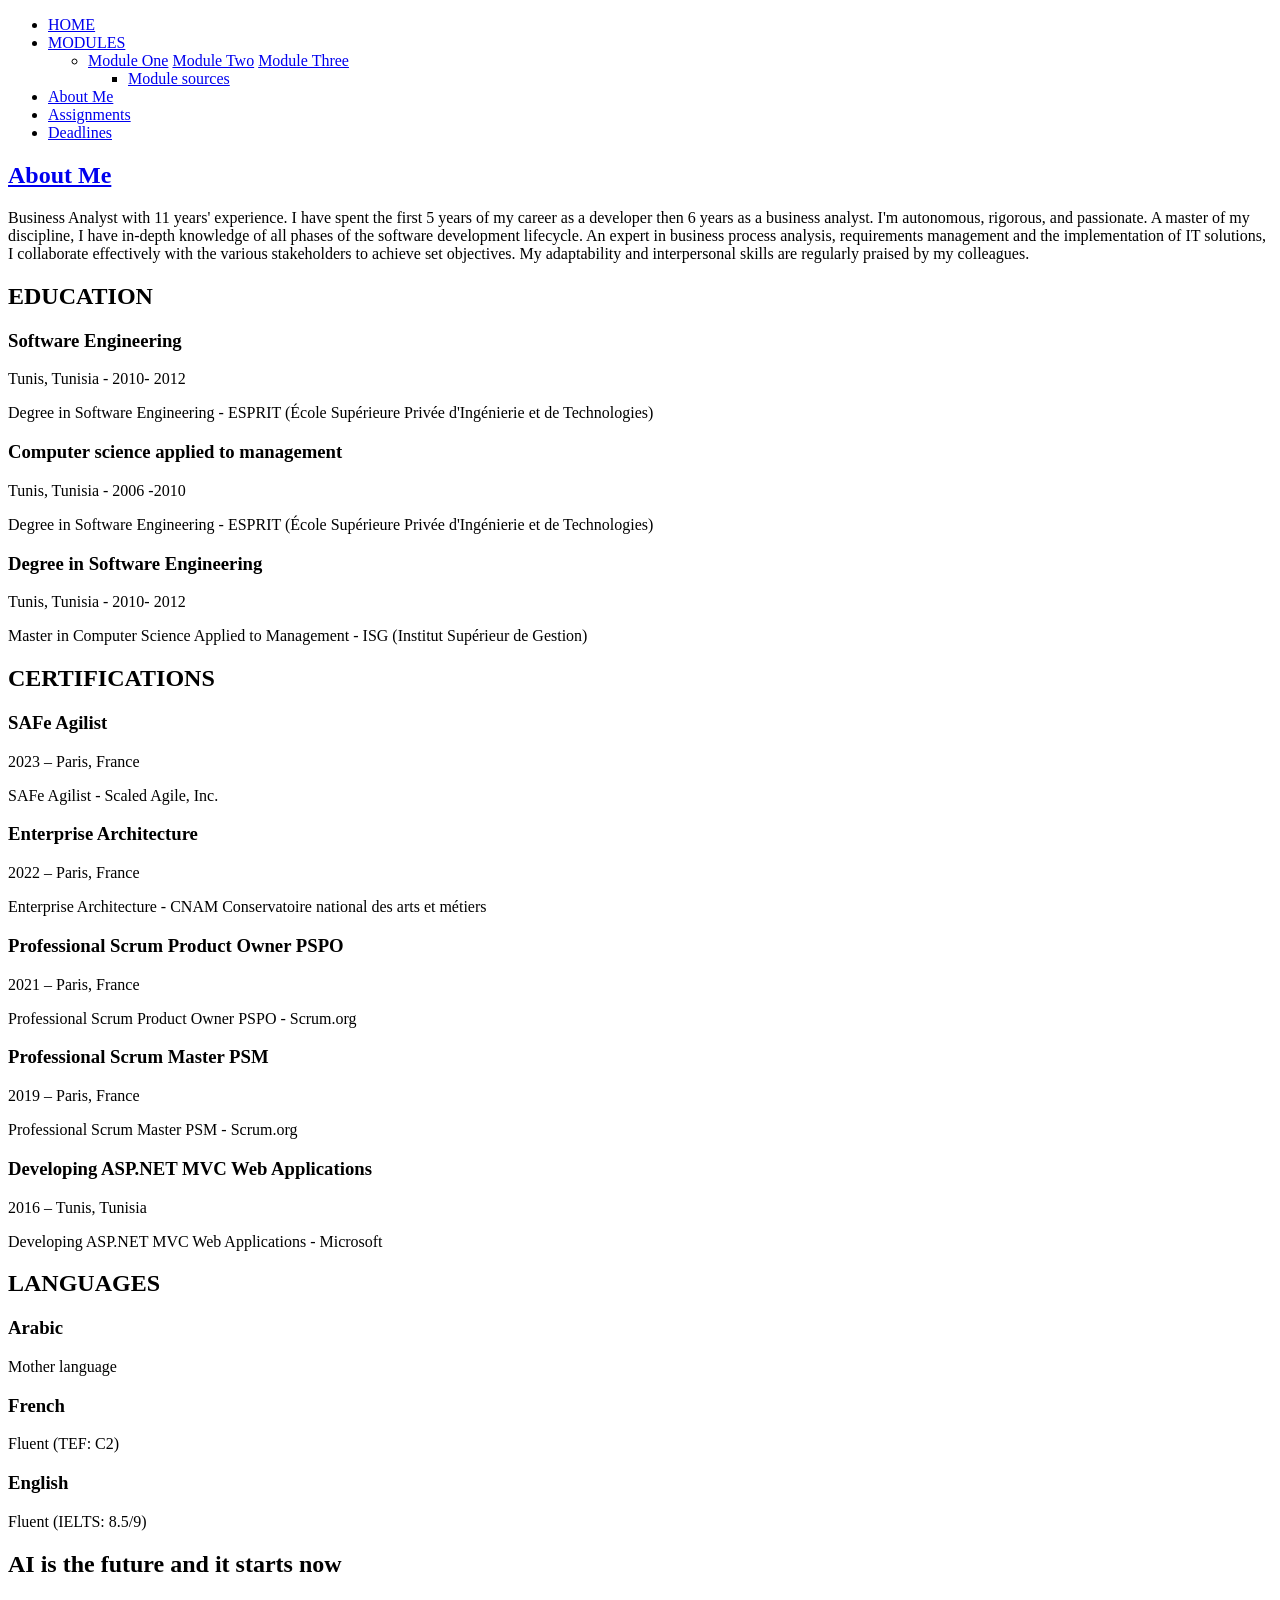
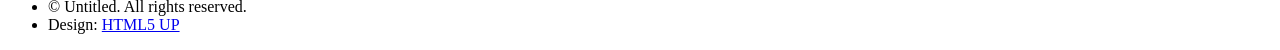
==== about-me.html @ dec26ae9 "Create about-me.html" ====
<!DOCTYPE HTML>
<!--
	Strongly Typed by HTML5 UP
	html5up.net | @ajlkn
	Free for personal and commercial use under the CCA 3.0 license (html5up.net/license)
-->
<html>
	<head>
		<title>About Me</title>
		<meta charset="utf-8" />
		<meta name="viewport" content="width=device-width, initial-scale=1, user-scalable=no" />
		<link rel="stylesheet" href="assets/css/main.css" />
	</head>
	<body class="left-sidebar is-preload">
		<div id="page-wrapper">

			<!-- Header -->
				<section id="header">
					<div class="container">
<!-- Nav -->
							<nav id="nav">
								<ul>
									<li><a href="index.html" class="icon fa-chart-bar"><span>HOME</span></a></li>
									<li>
										
										<a href="#" class="icon fa-chart-bar"><span>MODULES</span></a>
										<ul>
											<li>
												<a href="#">Module One</a>
												<a href="#">Module Two</a>
												<a href="#">Module Three</a>
												<ul>
													<li><a href="#">Module sources</a></li>
												</ul>
											</li>
										</ul>
									</li>
									<li><a class="icon solid fa-home" href="about-me.html"><span>About Me</span></a></li>
									<li><a class="icon solid fa-cog" href="index.html"><span>Assignments</span></a></li>
									<li><a class="icon solid fa-retweet" href="index.html"><span>Deadlines</span></a></li>
								</ul>
							</nav>
						<!-- Logo -->
							<h1 id="logo"><a href="about-me.html">About Me</a></h1>
							<p> Business Analyst with 11 years' experience. I have spent the first 5 years of my career as a developer then 6 years as a business analyst.  I'm autonomous, rigorous, and passionate. 
								A master of my discipline, 
								I have in-depth knowledge of all phases of the software development lifecycle. An expert in business process analysis, 
								requirements management and the implementation of IT solutions, I collaborate effectively with the various stakeholders 
								to achieve set objectives. My adaptability and interpersonal skills are regularly praised by my colleagues.</p>
					</div>
				</section>

			<!-- Main -->
				<section id="main">
					<div class="container">
						<div class="row">

							<!-- Content -->
								<div id="content" class="col-8 col-12-medium imp-medium">

									<!-- Post -->
										<article class="box post">
											<header>
												<h2><strong>EDUCATION</strong><br /></h2>
											</header>
											<h3>Software Engineering</h3>
											<p>Tunis, Tunisia  - 2010- 2012 </p>
											<p>Degree in Software Engineering  	- ESPRIT (École Supérieure Privée d'Ingénierie et de Technologies)</p>
											
											<h3>Computer science applied to management</h3>
											<p>Tunis, Tunisia  - 2006 -2010 </p>
											<p>Degree in Software Engineering  	- ESPRIT (École Supérieure Privée d'Ingénierie et de Technologies)</p>

											<h3>Degree in Software Engineering</h3>
											<p>Tunis, Tunisia - 2010- 2012 </p>
											<p>Master in Computer Science Applied to Management	- ISG (Institut Supérieur de Gestion)</p>
										</article>

									
										<article class="box post">
											<header>
												<h2><strong>CERTIFICATIONS</strong><br /></h2>
											</header>
											<h3>SAFe Agilist</h3>
											<p>2023 – Paris, France </p>
											<p>SAFe Agilist - Scaled Agile, Inc.</p>
											
											<h3>Enterprise Architecture </h3>
											<p>2022 – Paris, France</p>
											<p>Enterprise Architecture - CNAM Conservatoire national des arts et métiers</p>

											<h3>Professional Scrum Product Owner PSPO</h3>
											<p>2021 – Paris, France</p>
											<p>Professional Scrum Product Owner PSPO - Scrum.org</p>


											<h3>Professional Scrum Master PSM</h3>
											<p>2019 – Paris, France</p>
											<p>Professional Scrum Master PSM - Scrum.org</p>

											<h3>Developing ASP.NET MVC Web Applications</h3>
											<p>2016 – Tunis, Tunisia</p>
											<p>Developing ASP.NET MVC Web Applications - Microsoft  </p>
										</article>

									<article class="box post">
											<header>
												<h2><strong>LANGUAGES</strong><br /></h2>
											</header>
											<h3>Arabic</h3>
											<p>Mother language</p>
											
											<h3>French</h3>
											<p>Fluent (TEF: C2)</p>

											<h3>English</h3>
											<p>Fluent (IELTS: 8.5/9)</p>
										</article>

									

								</div>

						</div>
					</div>
				</section>

			<!-- Footer -->
				<section id="footer">
					<div class="container">
						<header>
							<h2>AI is the future <strong> and it starts now</strong></h2>
						</header>
					</div>
					<div id="copyright" class="container">
						<ul class="links">
							<li>&copy; Untitled. All rights reserved.</li><li>Design: <a href="http://html5up.net">HTML5 UP</a></li>
						</ul>
					</div>
				</section>

		</div>

		<!-- Scripts -->
			<script src="assets/js/jquery.min.js"></script>
			<script src="assets/js/jquery.dropotron.min.js"></script>
			<script src="assets/js/browser.min.js"></script>
			<script src="assets/js/breakpoints.min.js"></script>
			<script src="assets/js/util.js"></script>
			<script src="assets/js/main.js"></script>

	</body>

</html>
---- assets/css/main.css ----
@import url("fontawesome-all.min.css");
@import url("https://fonts.googleapis.com/css?family=Source+Sans+Pro:300,400,600|Arvo:700");

/*
	Strongly Typed by HTML5 UP
	html5up.net | @ajlkn
	Free for personal and commercial use under the CCA 3.0 license (html5up.net/license)
*/

html, body, div, span, applet, object,
iframe, h1, h2, h3, h4, h5, h6, p, blockquote,
pre, a, abbr, acronym, address, big, cite,
code, del, dfn, em, img, ins, kbd, q, s, samp,
small, strike, strong, sub, sup, tt, var, b,
u, i, center, dl, dt, dd, ol, ul, li, fieldset,
form, label, legend, table, caption, tbody,
tfoot, thead, tr, th, td, article, aside,
canvas, details, embed, figure, figcaption,
footer, header, hgroup, menu, nav, output, ruby,
section, summary, time, mark, audio, video {
	margin: 0;
	padding: 0;
	border: 0;
	font-size: 100%;
	font: inherit;
	vertical-align: baseline;}

article, aside, details, figcaption, figure,
footer, header, hgroup, menu, nav, section {
	display: block;}

body {
	line-height: 1;
}

ol, ul {
	list-style: none;
}

blockquote, q {
	quotes: none;
}

	blockquote:before, blockquote:after, q:before, q:after {
		content: '';
		content: none;
	}

table {
	border-collapse: collapse;
	border-spacing: 0;
}

body {
	-webkit-text-size-adjust: none;
}

mark {
	background-color: transparent;
	color: inherit;
}

input::-moz-focus-inner {
	border: 0;
	padding: 0;
}

input, select, textarea {
	-moz-appearance: none;
	-webkit-appearance: none;
	-ms-appearance: none;
	appearance: none;
}

/* Basic */

	html {
		box-sizing: border-box;
	}

	*, *:before, *:after {
		box-sizing: inherit;
	}

	body {
		background: #f0f0f0;
	}

		body.is-preload *, body.is-preload *:before, body.is-preload *:after {
			-moz-animation: none !important;
			-webkit-animation: none !important;
			-ms-animation: none !important;
			animation: none !important;
			-moz-transition: none !important;
			-webkit-transition: none !important;
			-ms-transition: none !important;
			transition: none !important;
		}

	body, input, textarea, select {
		font-family: 'Source Sans Pro';
		font-weight: 300;
		color: #777;
		line-height: 1.65em;
		font-size: 15pt;
	}

	h1, h2, h3, h4, h5, h6 {
		font-weight: 600;
		text-transform: uppercase;
		color: #888;
	}

	h1 a, h2 a, h3 a, h4 a, h5 a, h6 a {
		color: inherit;
		text-decoration: none;
		border: 0;
	}

	h2 {
		font-size: 1.65em;
		font-weight: 400;
		letter-spacing: 4px;
		margin: 0 0 1.5em 0;
		line-height: 1.75em;
	}

	h3 {
		font-size: 1em;
		letter-spacing: 2px;
		margin: 0 0 1.25em 0;
	}

	a {
		-moz-transition: color 0.25s ease-in-out, border-bottom-color 0.25s ease-in-out;
		-webkit-transition: color 0.25s ease-in-out, border-bottom-color 0.25s ease-in-out;
		-ms-transition: color 0.25s ease-in-out, border-bottom-color 0.25s ease-in-out;
		transition: color 0.25s ease-in-out, border-bottom-color 0.25s ease-in-out;
		color: #666;
		text-decoration: none;
		border-bottom: solid 1px #ddd;
	}

		a strong {
			-moz-transition: color 0.25s ease-in-out, border-bottom-color 0.25s ease-in-out;
			-webkit-transition: color 0.25s ease-in-out, border-bottom-color 0.25s ease-in-out;
			-ms-transition: color 0.25s ease-in-out, border-bottom-color 0.25s ease-in-out;
			transition: color 0.25s ease-in-out, border-bottom-color 0.25s ease-in-out;
		}

		a:hover {
			color: #ed786a;
			border-bottom-color: rgba(255, 255, 255, 0);
		}

			a:hover strong {
				color: #ed786a;
			}

	strong, b {
		font-weight: 600;
		color: #666;
	}

	em, i {
		font-style: italic;
	}

	sub {
		position: relative;
		top: 0.5em;
		font-size: 0.8em;
	}

	sup {
		position: relative;
		top: -0.5em;
		font-size: 0.8em;
	}

	hr {
		border: 0;
		border-top: solid 1px #ddd;
	}

	blockquote {
		border-left: solid 0.5em #ddd;
		padding: 1em 0 1em 2em;
		font-style: italic;
	}

	p {
		text-align: justify;
		margin-bottom: 2em;
	}

	ul, ol, dl, table, blockquote {
		margin-bottom: 2em;
	}

	br.clear {
		clear: both;
	}

/* Container */

	.container {
		margin: 0 auto;
		max-width: 100%;
		width: 70em;
	}

		@media screen and (max-width: 1680px) {

			.container {
				width: 68em;
			}

		}

		@media screen and (max-width: 1280px) {

			.container {
				width: calc(100% - 80px);
			}

		}

		@media screen and (max-width: 980px) {

			.container {
				width: calc(100% - 100px);
			}

		}

		@media screen and (max-width: 736px) {

			.container {
				width: calc(100% - 40px);
			}

		}

/* Row */

	.row {
		display: flex;
		flex-wrap: wrap;
		box-sizing: border-box;
		align-items: stretch;
	}

		.row > * {
			box-sizing: border-box;
		}

		.row.gtr-uniform > * > :last-child {
			margin-bottom: 0;
		}

		.row.aln-left {
			justify-content: flex-start;
		}

		.row.aln-center {
			justify-content: center;
		}

		.row.aln-right {
			justify-content: flex-end;
		}

		.row.aln-top {
			align-items: flex-start;
		}

		.row.aln-middle {
			align-items: center;
		}

		.row.aln-bottom {
			align-items: flex-end;
		}

		.row > .imp {
			order: -1;
		}

		.row > .col-1 {
			width: 8.33333%;
		}

		.row > .off-1 {
			margin-left: 8.33333%;
		}

		.row > .col-2 {
			width: 16.66667%;
		}

		.row > .off-2 {
			margin-left: 16.66667%;
		}

		.row > .col-3 {
			width: 25%;
		}

		.row > .off-3 {
			margin-left: 25%;
		}

		.row > .col-4 {
			width: 33.33333%;
		}

		.row > .off-4 {
			margin-left: 33.33333%;
		}

		.row > .col-5 {
			width: 41.66667%;
		}

		.row > .off-5 {
			margin-left: 41.66667%;
		}

		.row > .col-6 {
			width: 50%;
		}

		.row > .off-6 {
			margin-left: 50%;
		}

		.row > .col-7 {
			width: 58.33333%;
		}

		.row > .off-7 {
			margin-left: 58.33333%;
		}

		.row > .col-8 {
			width: 66.66667%;
		}

		.row > .off-8 {
			margin-left: 66.66667%;
		}

		.row > .col-9 {
			width: 75%;
		}

		.row > .off-9 {
			margin-left: 75%;
		}

		.row > .col-10 {
			width: 83.33333%;
		}

		.row > .off-10 {
			margin-left: 83.33333%;
		}

		.row > .col-11 {
			width: 91.66667%;
		}

		.row > .off-11 {
			margin-left: 91.66667%;
		}

		.row > .col-12 {
			width: 100%;
		}

		.row > .off-12 {
			margin-left: 100%;
		}

		.row.gtr-0 {
			margin-top: 0px;
			margin-left: 0px;
		}

			.row.gtr-0 > * {
				padding: 0px 0 0 0px;
			}

			.row.gtr-0.gtr-uniform {
				margin-top: 0px;
			}

				.row.gtr-0.gtr-uniform > * {
					padding-top: 0px;
				}

		.row.gtr-25 {
			margin-top: -12.5px;
			margin-left: -12.5px;
		}

			.row.gtr-25 > * {
				padding: 12.5px 0 0 12.5px;
			}

			.row.gtr-25.gtr-uniform {
				margin-top: -12.5px;
			}

				.row.gtr-25.gtr-uniform > * {
					padding-top: 12.5px;
				}

		.row.gtr-50 {
			margin-top: -25px;
			margin-left: -25px;
		}

			.row.gtr-50 > * {
				padding: 25px 0 0 25px;
			}

			.row.gtr-50.gtr-uniform {
				margin-top: -25px;
			}

				.row.gtr-50.gtr-uniform > * {
					padding-top: 25px;
				}

		.row {
			margin-top: -50px;
			margin-left: -50px;
		}

			.row > * {
				padding: 50px 0 0 50px;
			}

			.row.gtr-uniform {
				margin-top: -50px;
			}

				.row.gtr-uniform > * {
					padding-top: 50px;
				}

		.row.gtr-150 {
			margin-top: -75px;
			margin-left: -75px;
		}

			.row.gtr-150 > * {
				padding: 75px 0 0 75px;
			}

			.row.gtr-150.gtr-uniform {
				margin-top: -75px;
			}

				.row.gtr-150.gtr-uniform > * {
					padding-top: 75px;
				}

		.row.gtr-200 {
			margin-top: -100px;
			margin-left: -100px;
		}

			.row.gtr-200 > * {
				padding: 100px 0 0 100px;
			}

			.row.gtr-200.gtr-uniform {
				margin-top: -100px;
			}

				.row.gtr-200.gtr-uniform > * {
					padding-top: 100px;
				}

		@media screen and (max-width: 1680px) {

			.row {
				display: flex;
				flex-wrap: wrap;
				box-sizing: border-box;
				align-items: stretch;
			}

				.row > * {
					box-sizing: border-box;
				}

				.row.gtr-uniform > * > :last-child {
					margin-bottom: 0;
				}

				.row.aln-left {
					justify-content: flex-start;
				}

				.row.aln-center {
					justify-content: center;
				}

				.row.aln-right {
					justify-content: flex-end;
				}

				.row.aln-top {
					align-items: flex-start;
				}

				.row.aln-middle {
					align-items: center;
				}

				.row.aln-bottom {
					align-items: flex-end;
				}

				.row > .imp-xlarge {
					order: -1;
				}

				.row > .col-1-xlarge {
					width: 8.33333%;
				}

				.row > .off-1-xlarge {
					margin-left: 8.33333%;
				}

				.row > .col-2-xlarge {
					width: 16.66667%;
				}

				.row > .off-2-xlarge {
					margin-left: 16.66667%;
				}

				.row > .col-3-xlarge {
					width: 25%;
				}

				.row > .off-3-xlarge {
					margin-left: 25%;
				}

				.row > .col-4-xlarge {
					width: 33.33333%;
				}

				.row > .off-4-xlarge {
					margin-left: 33.33333%;
				}

				.row > .col-5-xlarge {
					width: 41.66667%;
				}

				.row > .off-5-xlarge {
					margin-left: 41.66667%;
				}

				.row > .col-6-xlarge {
					width: 50%;
				}

				.row > .off-6-xlarge {
					margin-left: 50%;
				}

				.row > .col-7-xlarge {
					width: 58.33333%;
				}

				.row > .off-7-xlarge {
					margin-left: 58.33333%;
				}

				.row > .col-8-xlarge {
					width: 66.66667%;
				}

				.row > .off-8-xlarge {
					margin-left: 66.66667%;
				}

				.row > .col-9-xlarge {
					width: 75%;
				}

				.row > .off-9-xlarge {
					margin-left: 75%;
				}

				.row > .col-10-xlarge {
					width: 83.33333%;
				}

				.row > .off-10-xlarge {
					margin-left: 83.33333%;
				}

				.row > .col-11-xlarge {
					width: 91.66667%;
				}

				.row > .off-11-xlarge {
					margin-left: 91.66667%;
				}

				.row > .col-12-xlarge {
					width: 100%;
				}

				.row > .off-12-xlarge {
					margin-left: 100%;
				}

				.row.gtr-0 {
					margin-top: 0px;
					margin-left: 0px;
				}

					.row.gtr-0 > * {
						padding: 0px 0 0 0px;
					}

					.row.gtr-0.gtr-uniform {
						margin-top: 0px;
					}

						.row.gtr-0.gtr-uniform > * {
							padding-top: 0px;
						}

				.row.gtr-25 {
					margin-top: -12.5px;
					margin-left: -12.5px;
				}

					.row.gtr-25 > * {
						padding: 12.5px 0 0 12.5px;
					}

					.row.gtr-25.gtr-uniform {
						margin-top: -12.5px;
					}

						.row.gtr-25.gtr-uniform > * {
							padding-top: 12.5px;
						}

				.row.gtr-50 {
					margin-top: -25px;
					margin-left: -25px;
				}

					.row.gtr-50 > * {
						padding: 25px 0 0 25px;
					}

					.row.gtr-50.gtr-uniform {
						margin-top: -25px;
					}

						.row.gtr-50.gtr-uniform > * {
							padding-top: 25px;
						}

				.row {
					margin-top: -50px;
					margin-left: -50px;
				}

					.row > * {
						padding: 50px 0 0 50px;
					}

					.row.gtr-uniform {
						margin-top: -50px;
					}

						.row.gtr-uniform > * {
							padding-top: 50px;
						}

				.row.gtr-150 {
					margin-top: -75px;
					margin-left: -75px;
				}

					.row.gtr-150 > * {
						padding: 75px 0 0 75px;
					}

					.row.gtr-150.gtr-uniform {
						margin-top: -75px;
					}

						.row.gtr-150.gtr-uniform > * {
							padding-top: 75px;
						}

				.row.gtr-200 {
					margin-top: -100px;
					margin-left: -100px;
				}

					.row.gtr-200 > * {
						padding: 100px 0 0 100px;
					}

					.row.gtr-200.gtr-uniform {
						margin-top: -100px;
					}

						.row.gtr-200.gtr-uniform > * {
							padding-top: 100px;
						}

		}

		@media screen and (max-width: 1280px) {

			.row {
				display: flex;
				flex-wrap: wrap;
				box-sizing: border-box;
				align-items: stretch;
			}

				.row > * {
					box-sizing: border-box;
				}

				.row.gtr-uniform > * > :last-child {
					margin-bottom: 0;
				}

				.row.aln-left {
					justify-content: flex-start;
				}

				.row.aln-center {
					justify-content: center;
				}

				.row.aln-right {
					justify-content: flex-end;
				}

				.row.aln-top {
					align-items: flex-start;
				}

				.row.aln-middle {
					align-items: center;
				}

				.row.aln-bottom {
					align-items: flex-end;
				}

				.row > .imp-large {
					order: -1;
				}

				.row > .col-1-large {
					width: 8.33333%;
				}

				.row > .off-1-large {
					margin-left: 8.33333%;
				}

				.row > .col-2-large {
					width: 16.66667%;
				}

				.row > .off-2-large {
					margin-left: 16.66667%;
				}

				.row > .col-3-large {
					width: 25%;
				}

				.row > .off-3-large {
					margin-left: 25%;
				}

				.row > .col-4-large {
					width: 33.33333%;
				}

				.row > .off-4-large {
					margin-left: 33.33333%;
				}

				.row > .col-5-large {
					width: 41.66667%;
				}

				.row > .off-5-large {
					margin-left: 41.66667%;
				}

				.row > .col-6-large {
					width: 50%;
				}

				.row > .off-6-large {
					margin-left: 50%;
				}

				.row > .col-7-large {
					width: 58.33333%;
				}

				.row > .off-7-large {
					margin-left: 58.33333%;
				}

				.row > .col-8-large {
					width: 66.66667%;
				}

				.row > .off-8-large {
					margin-left: 66.66667%;
				}

				.row > .col-9-large {
					width: 75%;
				}

				.row > .off-9-large {
					margin-left: 75%;
				}

				.row > .col-10-large {
					width: 83.33333%;
				}

				.row > .off-10-large {
					margin-left: 83.33333%;
				}

				.row > .col-11-large {
					width: 91.66667%;
				}

				.row > .off-11-large {
					margin-left: 91.66667%;
				}

				.row > .col-12-large {
					width: 100%;
				}

				.row > .off-12-large {
					margin-left: 100%;
				}

				.row.gtr-0 {
					margin-top: 0px;
					margin-left: 0px;
				}

					.row.gtr-0 > * {
						padding: 0px 0 0 0px;
					}

					.row.gtr-0.gtr-uniform {
						margin-top: 0px;
					}

						.row.gtr-0.gtr-uniform > * {
							padding-top: 0px;
						}

				.row.gtr-25 {
					margin-top: -10px;
					margin-left: -10px;
				}

					.row.gtr-25 > * {
						padding: 10px 0 0 10px;
					}

					.row.gtr-25.gtr-uniform {
						margin-top: -10px;
					}

						.row.gtr-25.gtr-uniform > * {
							padding-top: 10px;
						}

				.row.gtr-50 {
					margin-top: -20px;
					margin-left: -20px;
				}

					.row.gtr-50 > * {
						padding: 20px 0 0 20px;
					}

					.row.gtr-50.gtr-uniform {
						margin-top: -20px;
					}

						.row.gtr-50.gtr-uniform > * {
							padding-top: 20px;
						}

				.row {
					margin-top: -40px;
					margin-left: -40px;
				}

					.row > * {
						padding: 40px 0 0 40px;
					}

					.row.gtr-uniform {
						margin-top: -40px;
					}

						.row.gtr-uniform > * {
							padding-top: 40px;
						}

				.row.gtr-150 {
					margin-top: -60px;
					margin-left: -60px;
				}

					.row.gtr-150 > * {
						padding: 60px 0 0 60px;
					}

					.row.gtr-150.gtr-uniform {
						margin-top: -60px;
					}

						.row.gtr-150.gtr-uniform > * {
							padding-top: 60px;
						}

				.row.gtr-200 {
					margin-top: -80px;
					margin-left: -80px;
				}

					.row.gtr-200 > * {
						padding: 80px 0 0 80px;
					}

					.row.gtr-200.gtr-uniform {
						margin-top: -80px;
					}

						.row.gtr-200.gtr-uniform > * {
							padding-top: 80px;
						}

		}

		@media screen and (max-width: 980px) {

			.row {
				display: flex;
				flex-wrap: wrap;
				box-sizing: border-box;
				align-items: stretch;
			}

				.row > * {
					box-sizing: border-box;
				}

				.row.gtr-uniform > * > :last-child {
					margin-bottom: 0;
				}

				.row.aln-left {
					justify-content: flex-start;
				}

				.row.aln-center {
					justify-content: center;
				}

				.row.aln-right {
					justify-content: flex-end;
				}

				.row.aln-top {
					align-items: flex-start;
				}

				.row.aln-middle {
					align-items: center;
				}

				.row.aln-bottom {
					align-items: flex-end;
				}

				.row > .imp-medium {
					order: -1;
				}

				.row > .col-1-medium {
					width: 8.33333%;
				}

				.row > .off-1-medium {
					margin-left: 8.33333%;
				}

				.row > .col-2-medium {
					width: 16.66667%;
				}

				.row > .off-2-medium {
					margin-left: 16.66667%;
				}

				.row > .col-3-medium {
					width: 25%;
				}

				.row > .off-3-medium {
					margin-left: 25%;
				}

				.row > .col-4-medium {
					width: 33.33333%;
				}

				.row > .off-4-medium {
					margin-left: 33.33333%;
				}

				.row > .col-5-medium {
					width: 41.66667%;
				}

				.row > .off-5-medium {
					margin-left: 41.66667%;
				}

				.row > .col-6-medium {
					width: 50%;
				}

				.row > .off-6-medium {
					margin-left: 50%;
				}

				.row > .col-7-medium {
					width: 58.33333%;
				}

				.row > .off-7-medium {
					margin-left: 58.33333%;
				}

				.row > .col-8-medium {
					width: 66.66667%;
				}

				.row > .off-8-medium {
					margin-left: 66.66667%;
				}

				.row > .col-9-medium {
					width: 75%;
				}

				.row > .off-9-medium {
					margin-left: 75%;
				}

				.row > .col-10-medium {
					width: 83.33333%;
				}

				.row > .off-10-medium {
					margin-left: 83.33333%;
				}

				.row > .col-11-medium {
					width: 91.66667%;
				}

				.row > .off-11-medium {
					margin-left: 91.66667%;
				}

				.row > .col-12-medium {
					width: 100%;
				}

				.row > .off-12-medium {
					margin-left: 100%;
				}

				.row.gtr-0 {
					margin-top: 0px;
					margin-left: 0px;
				}

					.row.gtr-0 > * {
						padding: 0px 0 0 0px;
					}

					.row.gtr-0.gtr-uniform {
						margin-top: 0px;
					}

						.row.gtr-0.gtr-uniform > * {
							padding-top: 0px;
						}

				.row.gtr-25 {
					margin-top: -12.5px;
					margin-left: -12.5px;
				}

					.row.gtr-25 > * {
						padding: 12.5px 0 0 12.5px;
					}

					.row.gtr-25.gtr-uniform {
						margin-top: -12.5px;
					}

						.row.gtr-25.gtr-uniform > * {
							padding-top: 12.5px;
						}

				.row.gtr-50 {
					margin-top: -25px;
					margin-left: -25px;
				}

					.row.gtr-50 > * {
						padding: 25px 0 0 25px;
					}

					.row.gtr-50.gtr-uniform {
						margin-top: -25px;
					}

						.row.gtr-50.gtr-uniform > * {
							padding-top: 25px;
						}

				.row {
					margin-top: -50px;
					margin-left: -50px;
				}

					.row > * {
						padding: 50px 0 0 50px;
					}

					.row.gtr-uniform {
						margin-top: -50px;
					}

						.row.gtr-uniform > * {
							padding-top: 50px;
						}

				.row.gtr-150 {
					margin-top: -75px;
					margin-left: -75px;
				}

					.row.gtr-150 > * {
						padding: 75px 0 0 75px;
					}

					.row.gtr-150.gtr-uniform {
						margin-top: -75px;
					}

						.row.gtr-150.gtr-uniform > * {
							padding-top: 75px;
						}

				.row.gtr-200 {
					margin-top: -100px;
					margin-left: -100px;
				}

					.row.gtr-200 > * {
						padding: 100px 0 0 100px;
					}

					.row.gtr-200.gtr-uniform {
						margin-top: -100px;
					}

						.row.gtr-200.gtr-uniform > * {
							padding-top: 100px;
						}

		}

		@media screen and (max-width: 736px) {

			.row {
				display: flex;
				flex-wrap: wrap;
				box-sizing: border-box;
				align-items: stretch;
			}

				.row > * {
					box-sizing: border-box;
				}

				.row.gtr-uniform > * > :last-child {
					margin-bottom: 0;
				}

				.row.aln-left {
					justify-content: flex-start;
				}

				.row.aln-center {
					justify-content: center;
				}

				.row.aln-right {
					justify-content: flex-end;
				}

				.row.aln-top {
					align-items: flex-start;
				}

				.row.aln-middle {
					align-items: center;
				}

				.row.aln-bottom {
					align-items: flex-end;
				}

				.row > .imp-small {
					order: -1;
				}

				.row > .col-1-small {
					width: 8.33333%;
				}

				.row > .off-1-small {
					margin-left: 8.33333%;
				}

				.row > .col-2-small {
					width: 16.66667%;
				}

				.row > .off-2-small {
					margin-left: 16.66667%;
				}

				.row > .col-3-small {
					width: 25%;
				}

				.row > .off-3-small {
					margin-left: 25%;
				}

				.row > .col-4-small {
					width: 33.33333%;
				}

				.row > .off-4-small {
					margin-left: 33.33333%;
				}

				.row > .col-5-small {
					width: 41.66667%;
				}

				.row > .off-5-small {
					margin-left: 41.66667%;
				}

				.row > .col-6-small {
					width: 50%;
				}

				.row > .off-6-small {
					margin-left: 50%;
				}

				.row > .col-7-small {
					width: 58.33333%;
				}

				.row > .off-7-small {
					margin-left: 58.33333%;
				}

				.row > .col-8-small {
					width: 66.66667%;
				}

				.row > .off-8-small {
					margin-left: 66.66667%;
				}

				.row > .col-9-small {
					width: 75%;
				}

				.row > .off-9-small {
					margin-left: 75%;
				}

				.row > .col-10-small {
					width: 83.33333%;
				}

				.row > .off-10-small {
					margin-left: 83.33333%;
				}

				.row > .col-11-small {
					width: 91.66667%;
				}

				.row > .off-11-small {
					margin-left: 91.66667%;
				}

				.row > .col-12-small {
					width: 100%;
				}

				.row > .off-12-small {
					margin-left: 100%;
				}

				.row.gtr-0 {
					margin-top: 0px;
					margin-left: 0px;
				}

					.row.gtr-0 > * {
						padding: 0px 0 0 0px;
					}

					.row.gtr-0.gtr-uniform {
						margin-top: 0px;
					}

						.row.gtr-0.gtr-uniform > * {
							padding-top: 0px;
						}

				.row.gtr-25 {
					margin-top: -7.5px;
					margin-left: -7.5px;
				}

					.row.gtr-25 > * {
						padding: 7.5px 0 0 7.5px;
					}

					.row.gtr-25.gtr-uniform {
						margin-top: -7.5px;
					}

						.row.gtr-25.gtr-uniform > * {
							padding-top: 7.5px;
						}

				.row.gtr-50 {
					margin-top: -15px;
					margin-left: -15px;
				}

					.row.gtr-50 > * {
						padding: 15px 0 0 15px;
					}

					.row.gtr-50.gtr-uniform {
						margin-top: -15px;
					}

						.row.gtr-50.gtr-uniform > * {
							padding-top: 15px;
						}

				.row {
					margin-top: -30px;
					margin-left: -30px;
				}

					.row > * {
						padding: 30px 0 0 30px;
					}

					.row.gtr-uniform {
						margin-top: -30px;
					}

						.row.gtr-uniform > * {
							padding-top: 30px;
						}

				.row.gtr-150 {
					margin-top: -45px;
					margin-left: -45px;
				}

					.row.gtr-150 > * {
						padding: 45px 0 0 45px;
					}

					.row.gtr-150.gtr-uniform {
						margin-top: -45px;
					}

						.row.gtr-150.gtr-uniform > * {
							padding-top: 45px;
						}

				.row.gtr-200 {
					margin-top: -60px;
					margin-left: -60px;
				}

					.row.gtr-200 > * {
						padding: 60px 0 0 60px;
					}

					.row.gtr-200.gtr-uniform {
						margin-top: -60px;
					}

						.row.gtr-200.gtr-uniform > * {
							padding-top: 60px;
						}

		}

/* Sections/Article */

	section, article {
		margin-bottom: 3em;
	}

	section > :last-child,
	article > :last-child,
	section:last-child,
	article:last-child {
		margin-bottom: 0;
	}

/* Image */

	.image {
		-moz-transition: opacity 0.25s ease-in-out;
		-webkit-transition: opacity 0.25s ease-in-out;
		-ms-transition: opacity 0.25s ease-in-out;
		transition: opacity 0.25s ease-in-out;
		display: inline-block;
		border: solid 6px #ebebeb !important;
	}

		.image:hover {
			opacity: 0.9;
		}

		.image img {
			display: block;
			width: 100%;
		}

		.image.fit {
			display: block;
			width: 100%;
		}

		.image.featured {
			display: block;
			width: 100%;
			margin: 0 0 3.5em 0;
		}

		.image.left {
			float: left;
			margin: 0 1.5em 1.5em 0;
			position: relative;
			top: 0.5em;
		}

		.image.centered {
			display: block;
			margin: 0 0 2em 0;
		}

			.image.centered img {
				margin: 0 auto;
				width: auto;
			}

/* List */

	ul {
		list-style: disc;
		padding-left: 1em;
	}

		ul li {
			padding-left: 0.5em;
			margin: 0.75em 0 0.75em 0;
		}

			ul li:first-child {
				margin-top: 0;
			}

	ol {
		list-style: decimal;
		padding-left: 1em;
	}

		ol li {
			padding-left: 0.5em;
			margin: 0.75em 0 0.75em 0;
		}

			ol li:first-child {
				margin-top: 0;
			}

/* Links */

	ul.links {
		list-style: none;
		padding-left: 0;
	}

		ul.links li {
			display: inline;
			border-left: solid 1px #d0d0d0;
			padding-left: 1em;
			margin: 0 0 0 1em;
		}

			ul.links li:first-child {
				margin-left: 0;
				padding-left: 0;
				border-left: 0;
			}

/* Actions */

	ul.actions {
		margin-top: 2.5em;
		clear: both;
		list-style: none;
		padding-left: 0;
	}

		ul.actions li {
			padding-left: 0;
			display: inline-block;
			margin: 0 0 0 1em;
		}

			ul.actions li:first-child {
				margin-left: 0;
			}

/* Divided */

	ul.divided {
		list-style: none;
		padding-left: 0;
	}

		ul.divided li {
			border-top: solid 2px #e5e5e5;
			padding-left: 0;
			margin: 2.5em 0 0 0;
			padding: 2.5em 0 0 0;
		}

			ul.divided li:first-child {
				border-top: 0;
				margin-top: 0;
				padding-top: 0;
			}

/* Icons */

	ul.icons {
		list-style: none;
		padding-left: 0;
	}

		ul.icons > li {
			position: relative;
			padding: 2em 0 0 3em;
			margin: 0;
		}

			ul.icons > li:before {
				position: absolute;
				left: 0;
				top: 2.6em;
				display: block;
				font-size: 0.8em;
				background: #878787;
				color: #e4e4e4;
				width: 2em;
				height: 2em;
				border-radius: 2em;
				line-height: 2em;
				text-align: center;
				box-shadow: 0.125em 0.175em 0 0 rgba(0, 0, 0, 0.125);
			}

			ul.icons > li:first-child {
				padding-top: 0;
			}

				ul.icons > li:first-child:before {
					top: 0;
				}

/* Form */

	form label {
		font-weight: 600;
		text-transform: uppercase;
		color: #888;
		display: block;
		margin: 0 0 1em 0;
	}

	form input[type="text"],
	form input[type="email"],
	form input[type="password"],
	form select,
	form textarea {
		-moz-transition: background-color 0.25s ease-in-out;
		-webkit-transition: background-color 0.25s ease-in-out;
		-ms-transition: background-color 0.25s ease-in-out;
		transition: background-color 0.25s ease-in-out;
		-webkit-appearance: none;
		display: block;
		border: 0;
		background: #e8e8e8;
		width: 100%;
		box-shadow: inset 2px 2px 0px 0px rgba(0, 0, 0, 0.1);
		border-radius: 4px;
		line-height: 1.25em;
		padding: 0.75em 1em 0.75em 1em;
	}

		form input[type="text"]:focus,
		form input[type="email"]:focus,
		form input[type="password"]:focus,
		form select:focus,
		form textarea:focus {
			background: #f0f0f0;
		}

	form textarea {
		min-height: 11em;
	}

	form ::-webkit-input-placeholder {
		color: #555 !important;
		line-height: 1.35em;
	}

	form :-moz-placeholder {
		color: #555 !important;
	}

	form ::-moz-placeholder {
		color: #555 !important;
	}

	form :-ms-input-placeholder {
		color: #555 !important;
	}

	form ::-moz-focus-inner {
		border: 0;
	}

/* Table */

	table {
		width: 100%;
	}

		table tbody tr {
			border-top: solid 1px #E5E5E5;
		}

			table tbody tr:first-child {
				border-top: 0;
			}

		table td {
			padding: 0.75em 1em 0.75em 1em;
		}

		table th {
			text-align: left;
			font-weight: bold;
			padding: 0.75em 1em 0.75em 1em;
		}

		table thead {
			background: #878787;
			color: #fff;
			font-weight: 400;
			text-transform: uppercase;
			border: 0;
			box-shadow: 0.125em 0.175em 0 0 rgba(0, 0, 0, 0.125);
			font-size: 0.85em;
			letter-spacing: 2px;
		}

		table tfoot {
			background: #F0F0F0;
			border-top: solid 2px #E5E5E5;
		}

/* Button */

	input[type="button"],
	input[type="submit"],
	input[type="reset"],
	button,
	.button {
		-moz-transition: all 0.25s ease-in-out;
		-webkit-transition: all 0.25s ease-in-out;
		-ms-transition: all 0.25s ease-in-out;
		transition: all 0.25s ease-in-out;
		-webkit-appearance: none;
		position: relative;
		display: inline-block;
		background: #ed786a;
		color: #fff !important;
		text-transform: uppercase;
		border-radius: 4px;
		border: 0;
		outline: 0;
		font-size: 1em;
		box-shadow: 0.125em 0.175em 0 0 rgba(0, 0, 0, 0.125);
		font-weight: 600;
		text-align: center;
		font-size: 0.85em;
		letter-spacing: 2px;
		padding: 0.85em 2.75em 0.85em 2.75em;
	}

		input[type="button"].icon:before,
		input[type="submit"].icon:before,
		input[type="reset"].icon:before,
		button.icon:before,
		.button.icon:before {
			position: relative;
			padding-right: 0.75em;
			opacity: 0.5;
			top: 0.05em;
		}

		input[type="button"]:hover,
		input[type="submit"]:hover,
		input[type="reset"]:hover,
		button:hover,
		.button:hover {
			background: #fd887a;
		}

		input[type="button"]:active,
		input[type="submit"]:active,
		input[type="reset"]:active,
		button:active,
		.button:active {
			background: #ed786a;
		}

		input[type="button"].alt,
		input[type="submit"].alt,
		input[type="reset"].alt,
		button.alt,
		.button.alt {
			background: #878787;
		}

			input[type="button"].alt:hover,
			input[type="submit"].alt:hover,
			input[type="reset"].alt:hover,
			button.alt:hover,
			.button.alt:hover {
				background: #979797;
			}

			input[type="button"].alt:active,
			input[type="submit"].alt:active,
			input[type="reset"].alt:active,
			button.alt:active,
			.button.alt:active {
				background: #878787;
			}

/* Box */

	.no-sidebar .box.post > header {
		text-align: center;
	}

	.box.excerpt .date {
		background: #878787;
		color: #fff;
		font-weight: 400;
		text-transform: uppercase;
		border-radius: 4px;
		border: 0;
		box-shadow: 0.125em 0.175em 0 0 rgba(0, 0, 0, 0.125);
		display: inline-block;
		font-size: 0.85em;
		letter-spacing: 2px;
		padding: 0.25em 1em 0.25em 1em;
		margin: 0 0 2.5em 0;
	}

/* Icons */

	.icon {
		text-decoration: none;
		position: relative;
		text-decoration: none;
	}

		.icon:before {
			-moz-osx-font-smoothing: grayscale;
			-webkit-font-smoothing: antialiased;
			display: inline-block;
			font-style: normal;
			font-variant: normal;
			text-rendering: auto;
			line-height: 1;
			text-transform: none !important;
			font-family: 'Font Awesome 5 Free';
			font-weight: 400;
		}

		.icon:before {
			line-height: inherit;
		}

		.icon > .label {
			display: none;
		}

		.icon.solid:before {
			font-weight: 900;
		}

		.icon.brands:before {
			font-family: 'Font Awesome 5 Brands';
		}

/* Page Wrapper */

	#page-wrapper > section {
		margin-bottom: 0;
	}

/* Header */

	#header {
		position: relative;
		position: relative;
		background: #fff;
		text-align: center;
	}

		#header > .container {
			padding: 14em 0 7em 0;
			border-bottom: solid 2px #e5e5e5;
			box-shadow: inset 0px -8px 0px 0px #fff, inset 0px -10px 0px 0px #e5e5e5;
		}

		#header h1 {
			font-family: 'Arvo';
			font-weight: 700;
			color: #ed786a;
			text-shadow: 0.05em 0.075em 0 rgba(0, 0, 0, 0.1);
			font-size: 3em;
			letter-spacing: 13px;
		}

			#header h1 a {
				border: 0;
			}

		#header p {
			text-transform: uppercase;
			font-weight: 400;
			color: #888;
			margin: 2.5em 0 0 0;
			font-size: 0.85em;
			letter-spacing: 3px;
			text-align: center;
		}

/* Nav */

	#nav {
		position: absolute;
		top: 3em;
		left: 0;
		width: 100%;
		cursor: default;
	}

		#nav > ul > li {
			display: inline-block;
			padding-right: 2em;
		}

			#nav > ul > li:last-child {
				padding-right: 0;
			}

			#nav > ul > li > a {
				border: 0;
				text-decoration: none;
				text-transform: uppercase;
				font-weight: 400;
				color: #777;
				outline: 0;
				display: block;
			}

				#nav > ul > li > a:before {
					display: inline-block;
					background: #878787;
					color: #e4e4e4;
					width: 2.25em;
					font-size: 0.8em;
					height: 2.25em;
					border-radius: 2.25em;
					line-height: 2.1em;
					text-align: center;
					box-shadow: 0.125em 0.175em 0 0 rgba(0, 0, 0, 0.125);
					margin-right: 0.75em;
					-moz-transition: color 0.25s ease-in-out, background 0.25s ease-in-out;
					-webkit-transition: color 0.25s ease-in-out, background 0.25s ease-in-out;
					-o-transition: color 0.25s ease-in-out, background 0.25s ease-in-out;
					-ms-transition: color 0.25s ease-in-out, background 0.25s ease-in-out;
					transition: color 0.25s ease-in-out, background 0.25s ease-in-out;
				}

				#nav > ul > li > a > span {
					-moz-transition: color 0.25s ease-in-out;
					-webkit-transition: color 0.25s ease-in-out;
					-o-transition: color 0.25s ease-in-out;
					-ms-transition: color 0.25s ease-in-out;
					transition: color 0.25s ease-in-out;
					font-size: 0.85em;
					letter-spacing: 3px;
				}

			#nav > ul > li > ul {
				display: none;
			}

			#nav > ul > li.active > a:before,
			#nav > ul > li:hover > a:before {
				background: #ED786A;
				color: #fff;
			}

			#nav > ul > li.active > a > span,
			#nav > ul > li:hover > a > span {
				color: #ED786A;
			}

	.dropotron {
		text-align: left;
		border: solid 1px #e5e5e5;
		border-radius: 4px;
		background: #fff;
		background: rgba(255, 255, 255, 0.965);
		box-shadow: 0px 2px 2px 0px rgba(0, 0, 0, 0.1);
		padding: 0.75em 0 0.5em 0;
		min-width: 12em;
		margin-top: calc(-0.5em + 1px);
		margin-left: -2px;
		list-style: none;
	}

		.dropotron.level-0 {
			margin-top: 1.5em;
			margin-left: -1em;
		}

			.dropotron.level-0:after {
				content: '';
				display: block;
				position: absolute;
				left: 1.25em;
				top: calc(-0.75em + 1px);
				border-left: solid 0.75em rgba(255, 255, 255, 0);
				border-right: solid 0.75em rgba(255, 255, 255, 0);
				border-bottom: solid 0.75em #fff;
			}

			.dropotron.level-0:before {
				content: '';
				display: block;
				position: absolute;
				left: 1.25em;
				top: -0.75em;
				border-left: solid 0.75em rgba(255, 255, 255, 0);
				border-right: solid 0.75em rgba(255, 255, 255, 0);
				border-bottom: solid 0.75em #ccc;
			}

		.dropotron span, .dropotron a {
			display: block;
			padding: 0.3em 1em 0.3em 1em;
			border: 0;
			border-top: solid 1px #f0f0f0;
			outline: 0;
		}

		.dropotron li {
			padding-left: 0;
			margin: 0;
		}

			.dropotron li:first-child > span, .dropotron li:first-child > a {
				border-top: 0;
				padding-top: 0;
			}

			.dropotron li:hover > span, .dropotron li:hover > a {
				-moz-transition: color 0.25s ease-in-out, border-bottom-color 0.25s ease-in-out;
				-webkit-transition: color 0.25s ease-in-out, border-bottom-color 0.25s ease-in-out;
				-ms-transition: color 0.25s ease-in-out, border-bottom-color 0.25s ease-in-out;
				transition: color 0.25s ease-in-out, border-bottom-color 0.25s ease-in-out;
				color: #ed786a;
			}

/* Features */

	#features {
		position: relative;
		overflow: hidden;
		background: #fff;
		text-align: center;
		padding: 6em 0;
	}

		#features p {
			text-align: center;
		}

		#features ul.actions {
			margin-top: 1.25em;
		}

/* Banner */

	#banner {
		position: relative;
		overflow: hidden;
		background: #fff;
		color: #fff;
		text-align: center;
		border-top: solid 2px #e5e5e5;
		border-bottom: solid 2px #e5e5e5;
		box-shadow: inset 0px -8px 0px 0px #fff, inset 0px 8px 0px 0px #fff;
		position: relative;
		text-transform: uppercase;
		background: url("../../images/banner.jpg");
		background-size: cover;
		padding: 10em 0;
	}

		#banner p {
			font-weight: 400;
			font-size: 2em;
			line-height: 1.5em;
			letter-spacing: 4px;
			text-align: center;
			margin: 0;
		}

		#banner strong {
			color: inherit;
		}

		#banner > .container {
			position: relative;
		}

			#banner > .container:before, #banner > .container:after {
				content: '';
				display: block;
				position: absolute;
				top: 50%;
				width: 35px;
				height: 141px;
				margin-top: -70px;
				background: url("images/bracket.svg");
				opacity: 0.15;
			}

			#banner > .container:before {
				left: 0;
			}

			#banner > .container:after {
				-moz-transform: scaleX(-1);
				-webkit-transform: scaleX(-1);
				-ms-transform: scaleX(-1);
				transform: scaleX(-1);
				right: 0;
			}

/* Main */

	#main {
		position: relative;
		overflow: hidden;
		background: #fff;
		padding: 6em 0;
	}

/* Content */

	#content > section,
	#content > article {
		border-top: solid 2px #e5e5e5;
		box-shadow: inset 0px 8px 0px 0px #fff, inset 0px 10px 0px 0px #e5e5e5;
		margin: 5em 0 0 0;
		padding: 5em 0 0 0;
	}

		#content > section:first-child,
		#content > article:first-child {
			border-top: 0;
			box-shadow: none;
			margin: 0;
			padding: 0;
		}

/* Sidebar */

	#sidebar > section,
	#sidebar > article {
		border-top: solid 2px #e5e5e5;
		box-shadow: inset 0px 8px 0px 0px #fff, inset 0px 10px 0px 0px #e5e5e5;
		margin: 5em 0 0 0;
		padding: 5em 0 0 0;
	}

		#sidebar > section:first-child,
		#sidebar > article:first-child {
			border-top: 0;
			box-shadow: none;
			margin: 0;
			padding: 0;
		}

/* Footer */

	#footer {
		position: relative;
		overflow: hidden;
		border-top: solid 2px #e5e5e5;
		background: #f0f0f0;
		padding: 6em 0 8em 0;
	}

		#footer form input[type="text"],
		#footer form input[type="email"],
		#footer form input[type="password"],
		#footer form select,
		#footer form textarea {
			background: #f7f7f7;
		}

			#footer form input[type="text"]:focus,
			#footer form input[type="email"]:focus,
			#footer form input[type="password"]:focus,
			#footer form select:focus,
			#footer form textarea:focus {
				background: #fff;
			}

		#footer h2 {
			text-align: center;
		}

/* Copyright */

	#copyright {
		border-top: solid 2px #e5e5e5;
		text-align: center;
		margin-top: 6em;
		padding-top: 4em;
	}

/* XLarge */

	@media screen and (max-width: 1680px) {

		/* Basic */

			body, input, textarea, select {
				font-size: 13pt;
			}

	}

/* Large */

	@media screen and (max-width: 1280px) {

		/* Basic */

			body, input, textarea, select {
				font-size: 12pt;
			}

			h2 br, h3 br, h4 br, h5 br, h6 br {
				display: none;
			}

		/* Image */

			.image.left {
				max-width: 50%;
			}

			.image.right {
				max-width: 50%;
			}

		/* Header */

			#header > .container {
				padding: 12em 0 5em 0;
			}

			#header h1 {
				font-size: 2.5em;
			}

		/* Nav */

			#nav > ul > li {
				padding-right: 1.25em;
			}

		/* Features */

			#features {
				padding: 4em 0;
			}

		/* Banner */

			#banner {
				padding: 8em 0;
			}

				#banner > .container {
					padding: 0 4em;
				}

					#banner > .container br {
						display: none;
					}

		/* Main */

			#main {
				padding: 4em 0;
			}

		/* Footer */

			#footer {
				padding: 4em 0;
			}

		/* Copyright */

			#copyright {
				margin-top: 2em;
				padding-top: 2em;
			}

	}

/* Medium */

	#navPanel, #titleBar {
		display: none;
	}

	@media screen and (max-width: 980px) {

		/* Basic */

			html, body {
				overflow-x: hidden;
			}

		/* Header */

			#header > .container {
				padding: 10em 0 7em 0;
			}

		/* Nav */

			#nav {
				display: none;
			}

		/* Nav */

			#page-wrapper {
				-moz-backface-visibility: hidden;
				-webkit-backface-visibility: hidden;
				-ms-backface-visibility: hidden;
				backface-visibility: hidden;
				-moz-transition: -moz-transform 0.5s ease;
				-webkit-transition: -webkit-transform 0.5s ease;
				-ms-transition: -ms-transform 0.5s ease;
				transition: transform 0.5s ease;
				padding-bottom: 1px;
			}

			#titleBar {
				-moz-backface-visibility: hidden;
				-webkit-backface-visibility: hidden;
				-ms-backface-visibility: hidden;
				backface-visibility: hidden;
				-moz-transition: -moz-transform 0.5s ease;
				-webkit-transition: -webkit-transform 0.5s ease;
				-ms-transition: -ms-transform 0.5s ease;
				transition: transform 0.5s ease;
				display: block;
				height: 44px;
				left: 0;
				position: fixed;
				top: 0;
				width: 100%;
				z-index: 10001;
			}

				#titleBar .toggle {
					text-decoration: none;
					position: absolute;
					left: 0;
					top: 0;
					width: 80px;
					height: 60px;
					border: 0;
				}

					#titleBar .toggle:before {
						-moz-osx-font-smoothing: grayscale;
						-webkit-font-smoothing: antialiased;
						display: inline-block;
						font-style: normal;
						font-variant: normal;
						text-rendering: auto;
						line-height: 1;
						text-transform: none !important;
						font-family: 'Font Awesome 5 Free';
						font-weight: 900;
					}

					#titleBar .toggle:before {
						display: inline-block;
						text-decoration: none;
						content: '\f0c9';
						display: block;
						width: 60px;
						height: 40px;
						background: rgba(232, 232, 232, 0.9);
						border-radius: 4px;
						position: absolute;
						left: 5px;
						top: 5px;
						box-shadow: 0.125em 0.125em 0 0 rgba(0, 0, 0, 0.15);
						text-align: center;
						line-height: 40px;
						font-size: 18px;
						color: #aaa;
					}

					#titleBar .toggle:active:before {
						opacity: 0.5;
					}

			#navPanel {
				-moz-backface-visibility: hidden;
				-webkit-backface-visibility: hidden;
				-ms-backface-visibility: hidden;
				backface-visibility: hidden;
				-moz-transform: translateX(-275px);
				-webkit-transform: translateX(-275px);
				-ms-transform: translateX(-275px);
				transform: translateX(-275px);
				-moz-transition: -moz-transform 0.5s ease;
				-webkit-transition: -webkit-transform 0.5s ease;
				-ms-transition: -ms-transform 0.5s ease;
				transition: transform 0.5s ease;
				display: block;
				height: 100%;
				left: 0;
				overflow-y: auto;
				position: fixed;
				top: 0;
				width: 275px;
				z-index: 10002;
				background: #444;
				border-right: solid 2px #3c3c3c;
				font-weight: 400;
				text-transform: uppercase;
				color: #888;
				letter-spacing: 2px;
				font-size: 0.85em;
			}

				#navPanel .link {
					display: block;
					color: #ddd;
					text-decoration: none;
					height: 44px;
					line-height: 44px;
					border: 0;
					border-top: solid 1px #3c3c3c;
					padding: 0 1em 0 1em;
				}

					#navPanel .link:first-child {
						border-top: 0;
					}

					#navPanel .link.depth-0 {
						font-weight: 600;
						color: #fff;
					}

				#navPanel .indent-1 {
					display: inline-block;
					width: 1em;
				}

				#navPanel .indent-2 {
					display: inline-block;
					width: 2em;
				}

				#navPanel .indent-3 {
					display: inline-block;
					width: 3em;
				}

				#navPanel .indent-4 {
					display: inline-block;
					width: 4em;
				}

				#navPanel .indent-5 {
					display: inline-block;
					width: 5em;
				}

				#navPanel .depth-0 {
					color: #fff;
				}

			body.navPanel-visible #page-wrapper {
				-moz-transform: translateX(275px);
				-webkit-transform: translateX(275px);
				-ms-transform: translateX(275px);
				transform: translateX(275px);
			}

			body.navPanel-visible #titleBar {
				-moz-transform: translateX(275px);
				-webkit-transform: translateX(275px);
				-ms-transform: translateX(275px);
				transform: translateX(275px);
			}

			body.navPanel-visible #navPanel {
				-moz-transform: translateX(0);
				-webkit-transform: translateX(0);
				-ms-transform: translateX(0);
				transform: translateX(0);
			}

		/* Sidebar */

			#sidebar {
				padding-top: 6em;
			}

	}

/* Small */

	@media screen and (max-width: 736px) {

		/* Basic */

			body, input, textarea, select {
				font-size: 11pt;
			}

			h2, h3, h4, h5, h6 {
				font-size: 1.2em;
				letter-spacing: 2px;
				text-align: center;
				margin: 0 0 1em 0;
			}

				h2 br, h3 br, h4 br, h5 br, h6 br {
					display: none;
				}

		/* Image */

			.image.featured {
				margin: 0 0 1.5em 0;
			}

			.image.left {
				max-width: 35%;
			}

			.image.right {
				max-width: 35%;
			}

		/* Button */

			input[type="button"],
			input[type="submit"],
			input[type="reset"],
			button,
			.button {
				letter-spacing: 2px;
				display: block;
				padding: 1em 0 1em 0;
				width: 100%;
			}

		/* Actions */

			ul.actions li {
				display: block;
				margin: 1em 0 0 0;
			}

				ul.actions li:first-child {
					margin-top: 0;
				}

		/* Box */

			.box.excerpt header {
				text-align: center;
			}

		/* Header */

			#header > .container {
				padding: 6em 0 4em 0;
			}

			#header h1 {
				font-size: 2em;
				letter-spacing: 8px;
				line-height: 1.325em;
			}

			#header p {
				margin: 1.25em 0 0 0;
				letter-spacing: 2px;
			}

		/* Banner */

			#banner {
				padding: 5em 0;
			}

				#banner > .container {
					padding: 0;
				}

					#banner > .container:before, #banner > .container:after {
						display: none;
					}

				#banner p {
					font-size: 1.25em;
				}

		/* Features */

			#features {
				padding: 2em 0;
			}

				#features ul.actions {
					margin-top: 0;
				}

		/* Main */

			#main {
				padding: 2em 0;
			}

		/* Content */

			#content > section,
			#content > article {
				margin: 3em 0 0 0;
				padding: 3em 0 0 0;
			}

		/* Sidebar */

			#sidebar {
				padding-top: 3em;
			}

				#sidebar > section,
				#sidebar > article {
					margin: 3em 0 0 0;
					padding: 3em 0 0 0;
				}

		/* Footer */

			#footer {
				padding: 2em 0;
			}

				#footer ul.icons {
					margin-bottom: 0;
				}

		/* Copyright */

			#copyright .links {
				margin-bottom: 0;
			}

				#copyright .links li {
					display: block;
					padding-left: 0;
					margin-left: 0;
					border-left: 0;
				}

	}
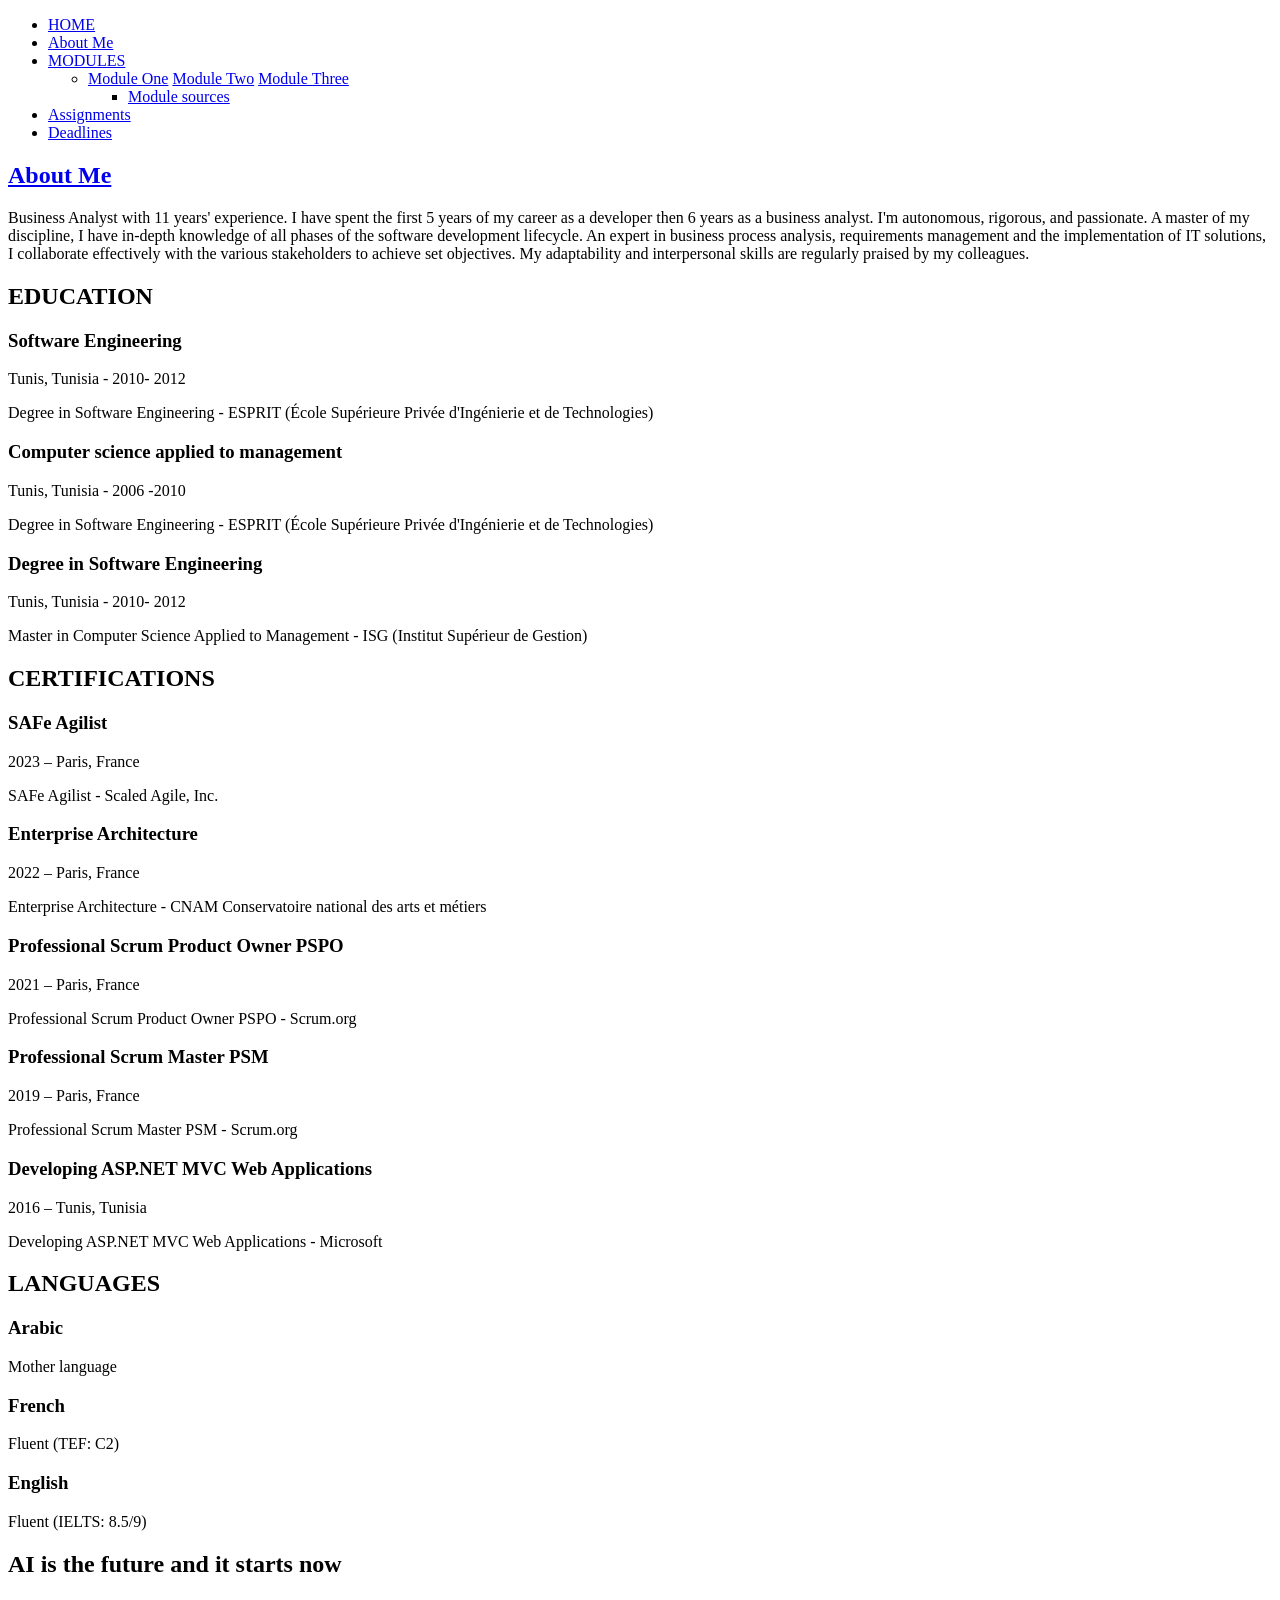
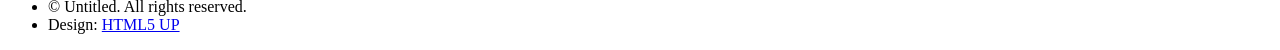
==== commit b081829b: "Update about-me.html" ====
--- a/about-me.html
+++ b/about-me.html
@@ -21,6 +21,7 @@
 							<nav id="nav">
 								<ul>
 									<li><a href="index.html" class="icon fa-chart-bar"><span>HOME</span></a></li>
+									<li><a class="icon solid fa-home" href="about-me.html"><span>About Me</span></a></li>
 									<li>
 										
 										<a href="#" class="icon fa-chart-bar"><span>MODULES</span></a>
@@ -35,7 +36,7 @@
 											</li>
 										</ul>
 									</li>
-									<li><a class="icon solid fa-home" href="about-me.html"><span>About Me</span></a></li>
+									
 									<li><a class="icon solid fa-cog" href="index.html"><span>Assignments</span></a></li>
 									<li><a class="icon solid fa-retweet" href="index.html"><span>Deadlines</span></a></li>
 								</ul>
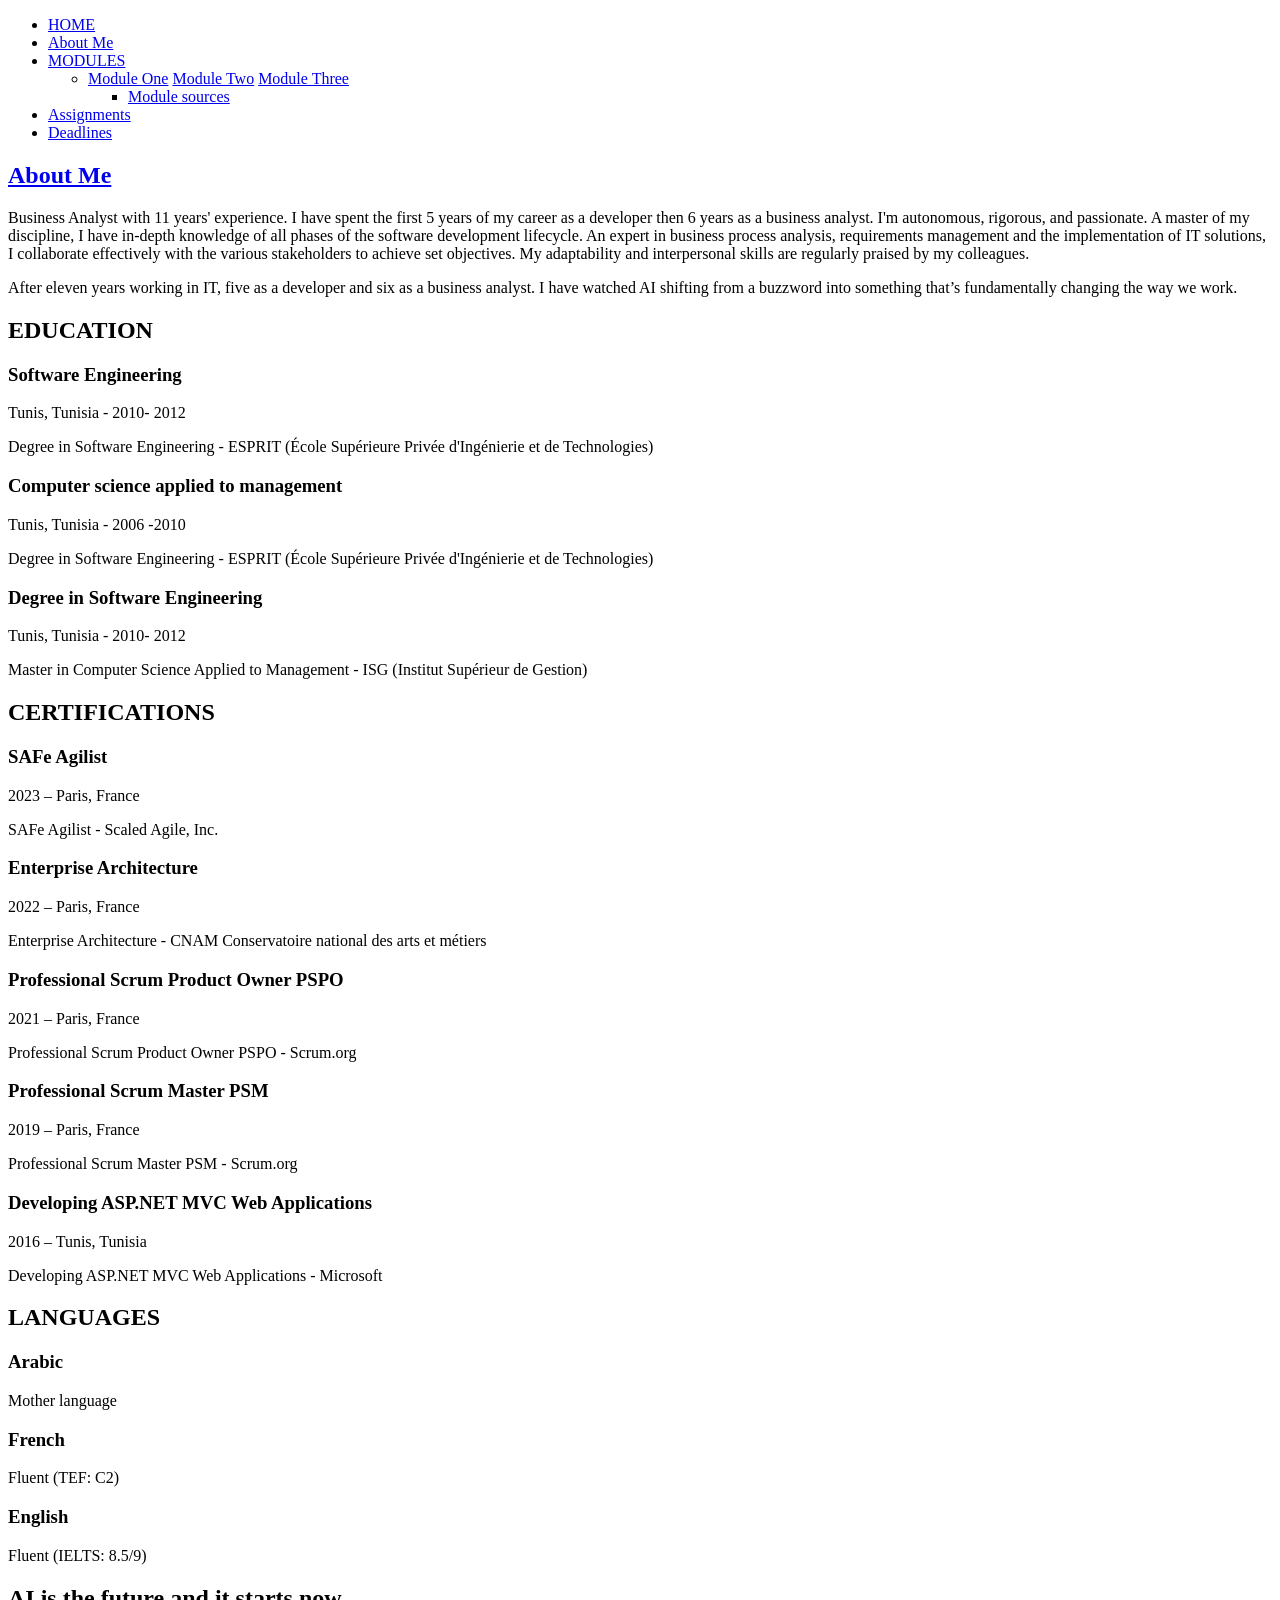
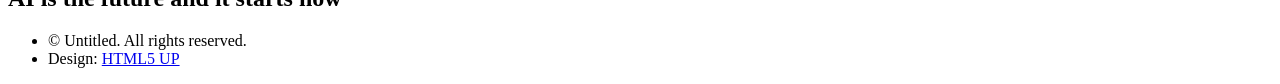
==== commit 80b3b31a: "Update about-me.html" ====
--- a/about-me.html
+++ b/about-me.html
@@ -48,6 +48,9 @@
 								I have in-depth knowledge of all phases of the software development lifecycle. An expert in business process analysis, 
 								requirements management and the implementation of IT solutions, I collaborate effectively with the various stakeholders 
 								to achieve set objectives. My adaptability and interpersonal skills are regularly praised by my colleagues.</p>
+
+
+						<p>After eleven years working in IT, five as a developer and six as a business analyst. I have watched AI shifting from a buzzword into something that’s fundamentally changing the way we work. </p>
 					</div>
 				</section>
 
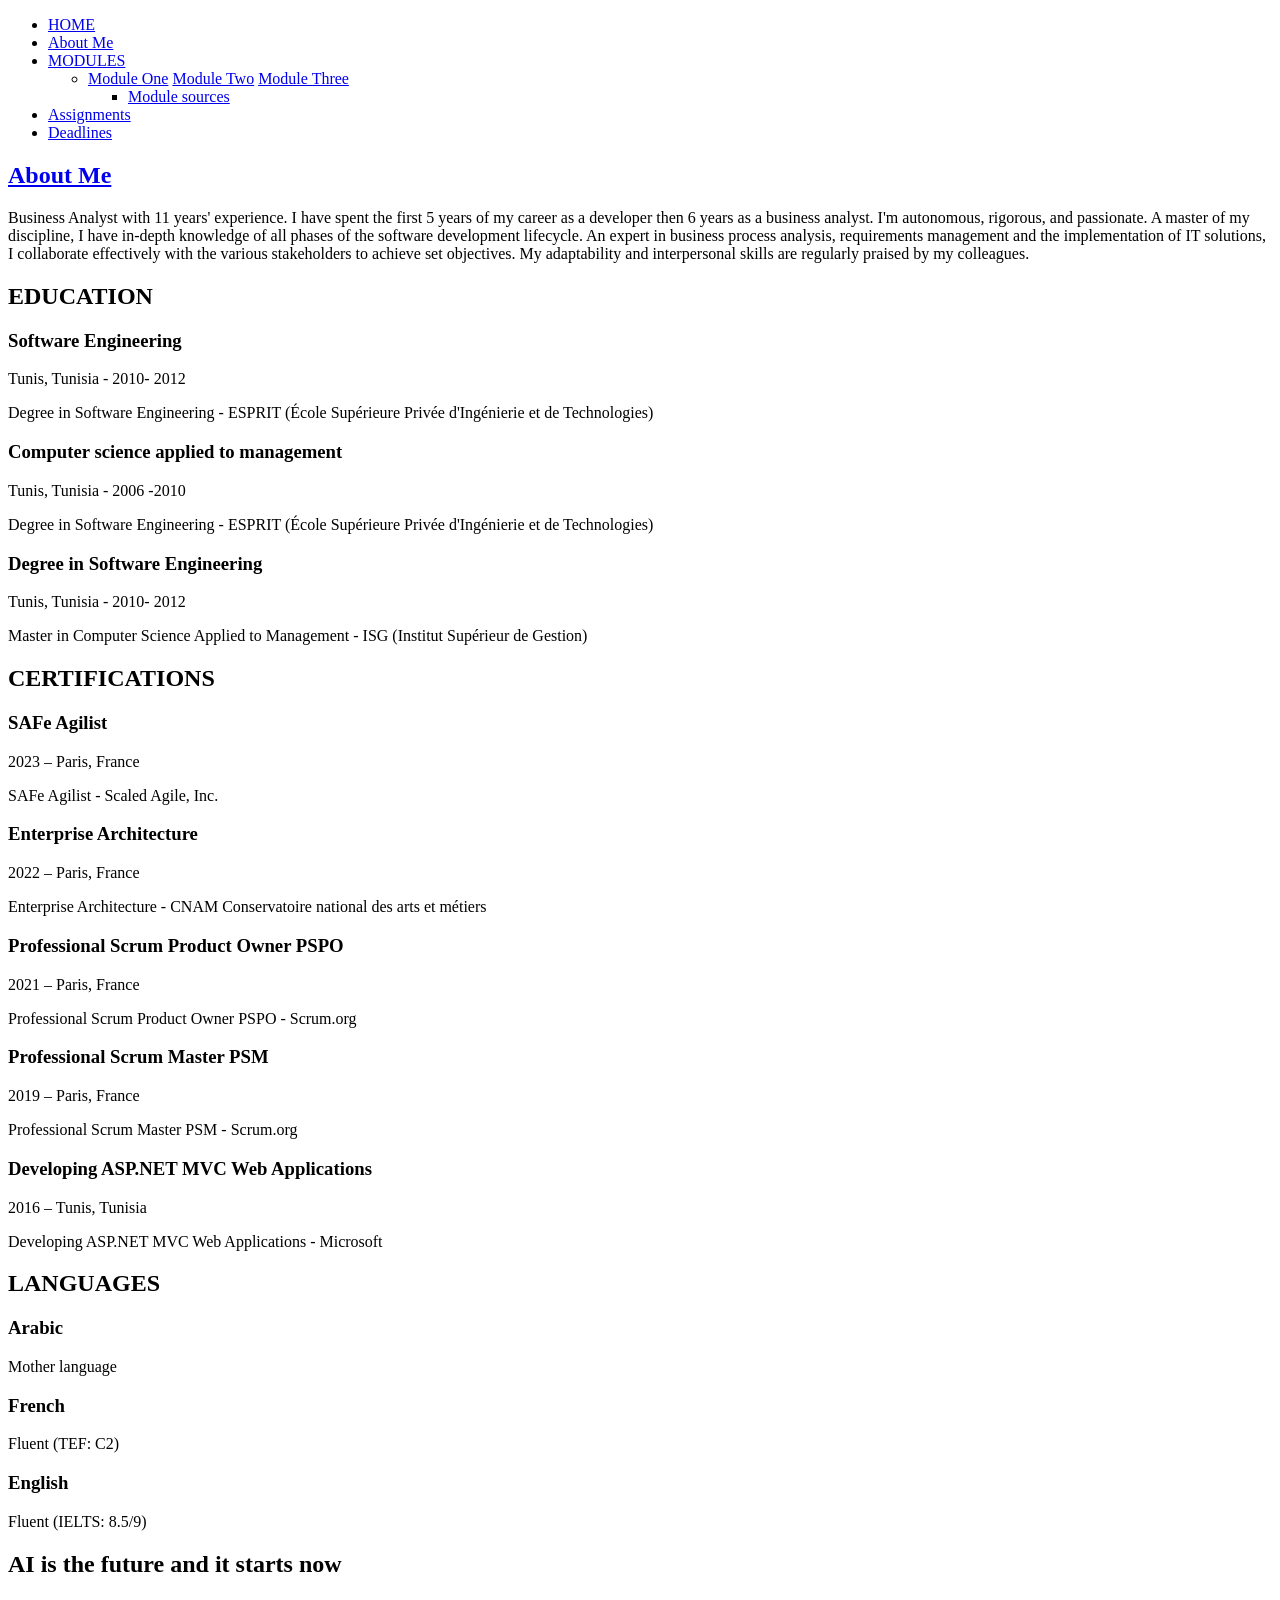
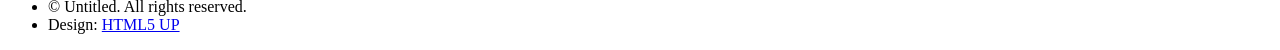
==== commit a75738ec: "Update about-me.html" ====
--- a/about-me.html
+++ b/about-me.html
@@ -49,8 +49,6 @@
 								requirements management and the implementation of IT solutions, I collaborate effectively with the various stakeholders 
 								to achieve set objectives. My adaptability and interpersonal skills are regularly praised by my colleagues.</p>
 
-
-						<p>After eleven years working in IT, five as a developer and six as a business analyst. I have watched AI shifting from a buzzword into something that’s fundamentally changing the way we work. </p>
 					</div>
 				</section>
 
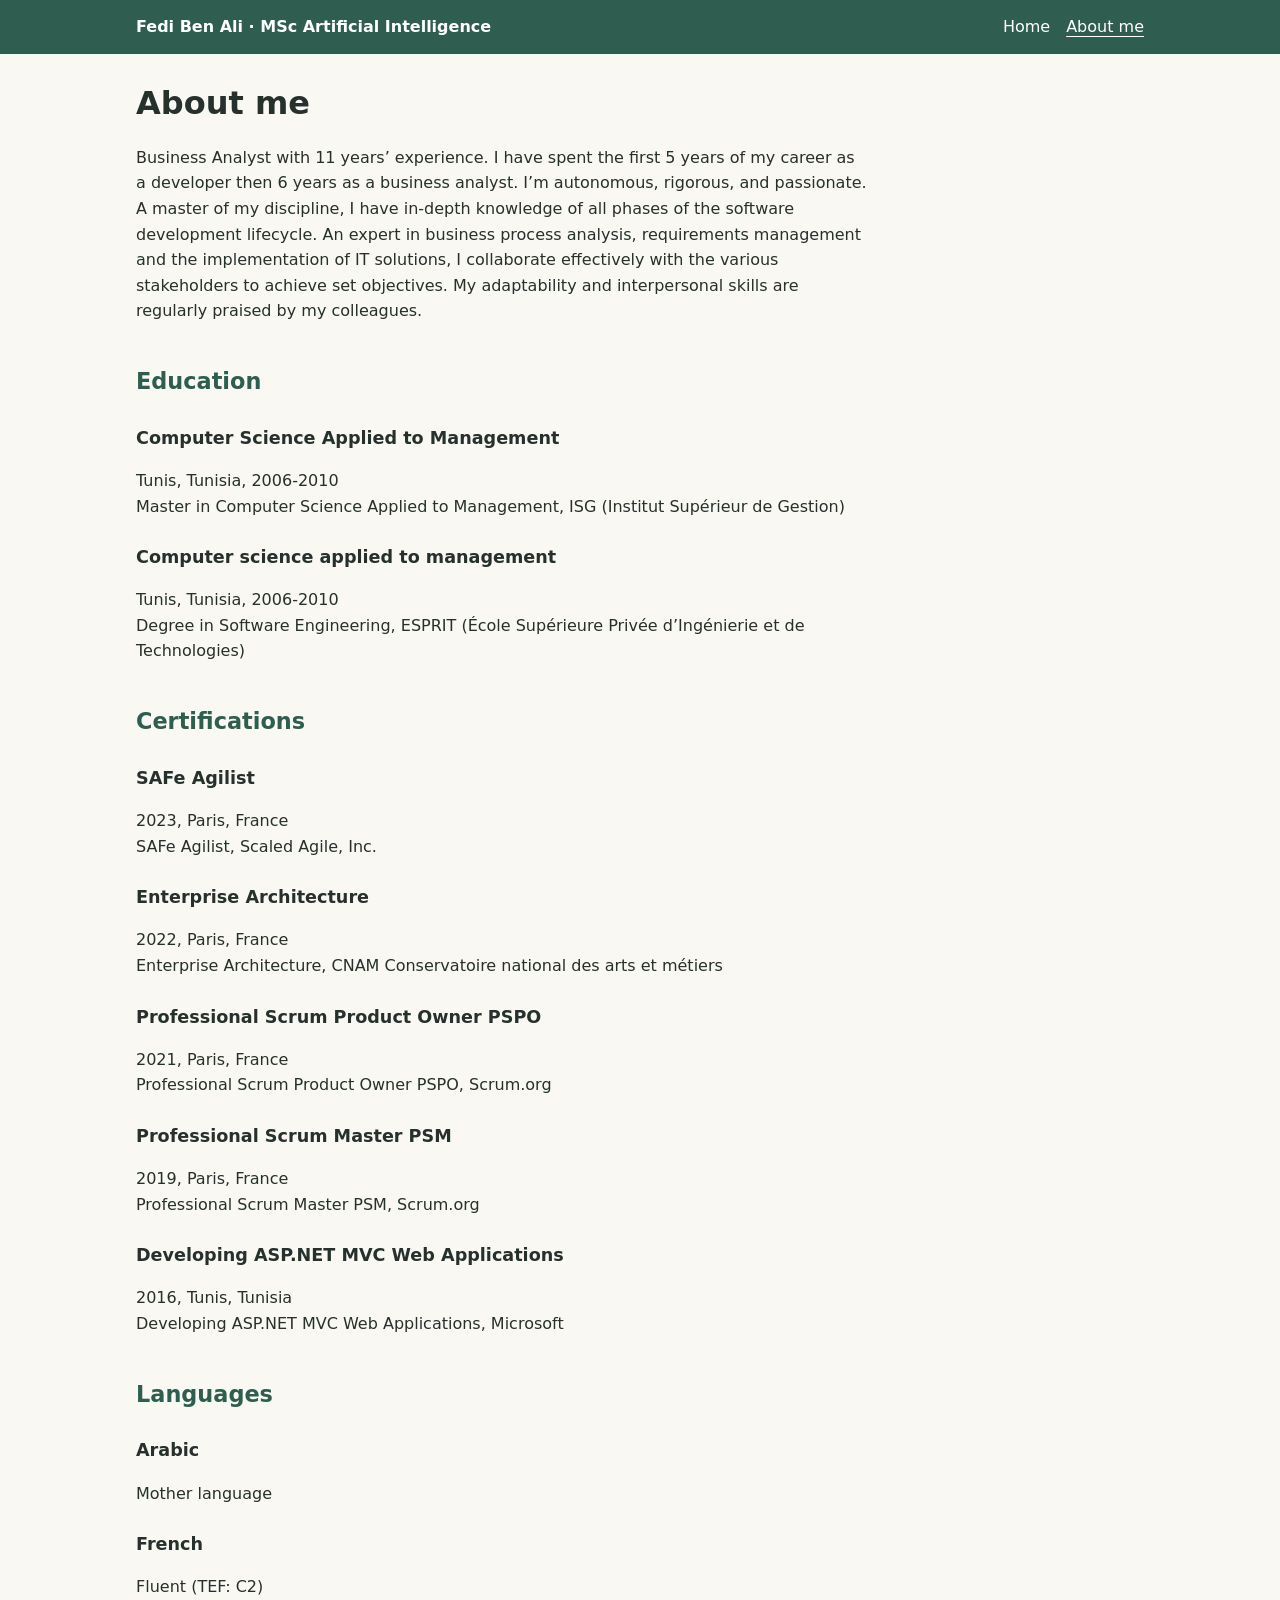
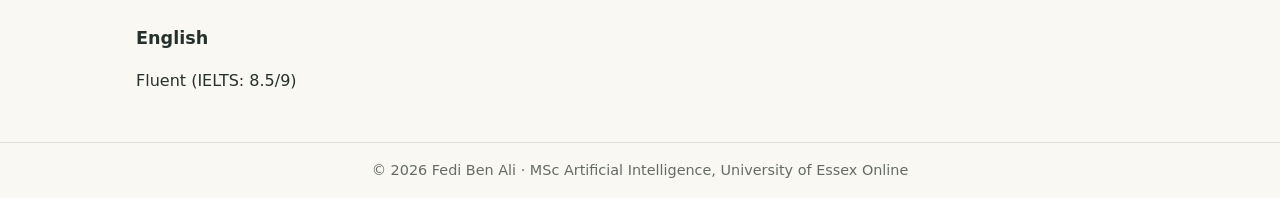
==== commit 13ba9ff9: "Rebuild About me page without the strongly typed HTML5 UP template" ====
--- a/about-me.html
+++ b/about-me.html
@@ -1,163 +1,44 @@
-<!DOCTYPE HTML>
-<!--
-	Strongly Typed by HTML5 UP
-	html5up.net | @ajlkn
-	Free for personal and commercial use under the CCA 3.0 license (html5up.net/license)
--->
-<html>
-	<head>
-		<title>About Me</title>
-		<meta charset="utf-8" />
-		<meta name="viewport" content="width=device-width, initial-scale=1, user-scalable=no" />
-		<link rel="stylesheet" href="assets/css/main.css" />
-	</head>
-	<body class="left-sidebar is-preload">
-		<div id="page-wrapper">
-
-			<!-- Header -->
-				<section id="header">
-					<div class="container">
-<!-- Nav -->
-							<nav id="nav">
-								<ul>
-									<li><a href="index.html" class="icon fa-chart-bar"><span>HOME</span></a></li>
-									<li><a class="icon solid fa-home" href="about-me.html"><span>About Me</span></a></li>
-									<li>
-										
-										<a href="#" class="icon fa-chart-bar"><span>MODULES</span></a>
-										<ul>
-											<li>
-												<a href="#">Module One</a>
-												<a href="#">Module Two</a>
-												<a href="#">Module Three</a>
-												<ul>
-													<li><a href="#">Module sources</a></li>
-												</ul>
-											</li>
-										</ul>
-									</li>
-									
-									<li><a class="icon solid fa-cog" href="index.html"><span>Assignments</span></a></li>
-									<li><a class="icon solid fa-retweet" href="index.html"><span>Deadlines</span></a></li>
-								</ul>
-							</nav>
-						<!-- Logo -->
-							<h1 id="logo"><a href="about-me.html">About Me</a></h1>
-							<p> Business Analyst with 11 years' experience. I have spent the first 5 years of my career as a developer then 6 years as a business analyst.  I'm autonomous, rigorous, and passionate. 
-								A master of my discipline, 
-								I have in-depth knowledge of all phases of the software development lifecycle. An expert in business process analysis, 
-								requirements management and the implementation of IT solutions, I collaborate effectively with the various stakeholders 
-								to achieve set objectives. My adaptability and interpersonal skills are regularly praised by my colleagues.</p>
-
-					</div>
-				</section>
-
-			<!-- Main -->
-				<section id="main">
-					<div class="container">
-						<div class="row">
-
-							<!-- Content -->
-								<div id="content" class="col-8 col-12-medium imp-medium">
-
-									<!-- Post -->
-										<article class="box post">
-											<header>
-												<h2><strong>EDUCATION</strong><br /></h2>
-											</header>
-											<h3>Software Engineering</h3>
-											<p>Tunis, Tunisia  - 2010- 2012 </p>
-											<p>Degree in Software Engineering  	- ESPRIT (École Supérieure Privée d'Ingénierie et de Technologies)</p>
-											
-											<h3>Computer science applied to management</h3>
-											<p>Tunis, Tunisia  - 2006 -2010 </p>
-											<p>Degree in Software Engineering  	- ESPRIT (École Supérieure Privée d'Ingénierie et de Technologies)</p>
-
-											<h3>Degree in Software Engineering</h3>
-											<p>Tunis, Tunisia - 2010- 2012 </p>
-											<p>Master in Computer Science Applied to Management	- ISG (Institut Supérieur de Gestion)</p>
-										</article>
-
-									
-										<article class="box post">
-											<header>
-												<h2><strong>CERTIFICATIONS</strong><br /></h2>
-											</header>
-											<h3>SAFe Agilist</h3>
-											<p>2023 – Paris, France </p>
-											<p>SAFe Agilist - Scaled Agile, Inc.</p>
-											
-											<h3>Enterprise Architecture </h3>
-											<p>2022 – Paris, France</p>
-											<p>Enterprise Architecture - CNAM Conservatoire national des arts et métiers</p>
-
-											<h3>Professional Scrum Product Owner PSPO</h3>
-											<p>2021 – Paris, France</p>
-											<p>Professional Scrum Product Owner PSPO - Scrum.org</p>
-
-
-											<h3>Professional Scrum Master PSM</h3>
-											<p>2019 – Paris, France</p>
-											<p>Professional Scrum Master PSM - Scrum.org</p>
-
-											<h3>Developing ASP.NET MVC Web Applications</h3>
-											<p>2016 – Tunis, Tunisia</p>
-											<p>Developing ASP.NET MVC Web Applications - Microsoft  </p>
-										</article>
-
-									<article class="box post">
-											<header>
-												<h2><strong>LANGUAGES</strong><br /></h2>
-											</header>
-											<h3>Arabic</h3>
-											<p>Mother language</p>
-											
-											<h3>French</h3>
-											<p>Fluent (TEF: C2)</p>
-
-											<h3>English</h3>
-											<p>Fluent (IELTS: 8.5/9)</p>
-										</article>
-
-									
-
-								</div>
-
-						</div>
-					</div>
-				</section>
-
-			<!-- Footer -->
-				<section id="footer">
-					<div class="container">
-						<header>
-							<h2>AI is the future <strong> and it starts now</strong></h2>
-						</header>
-					</div>
-					<div id="copyright" class="container">
-						<ul class="links">
-							<li>&copy; Untitled. All rights reserved.</li><li>Design: <a href="http://html5up.net">HTML5 UP</a></li>
-						</ul>
-					</div>
-				</section>
-
-		</div>
-
-		<!-- Scripts -->
-			<script src="assets/js/jquery.min.js"></script>
-			<script src="assets/js/jquery.dropotron.min.js"></script>
-			<script src="assets/js/browser.min.js"></script>
-			<script src="assets/js/breakpoints.min.js"></script>
-			<script src="assets/js/util.js"></script>
-			<script src="assets/js/main.js"></script>
-
-	</body>
-
+<!DOCTYPE html>
+<html lang="en-GB">
+<head>
+  <meta charset="utf-8">
+  <meta name="viewport" content="width=device-width, initial-scale=1">
+  <title>About me: Fedi Ben Ali</title>
+  <meta name="description" content="About Fedi Ben Ali: education, certifications and languages.">
+  <link rel="stylesheet" href="style.css">
+</head>
+<body>
+<header class="site"><div class="wrap bar">
+  <a class="brand" href="index.html">Fedi Ben Ali &middot; MSc Artificial Intelligence</a>
+  <nav class="site-nav"><a href="index.html">Home</a><a href="about-me.html" aria-current="page">About me</a></nav>
+</div></header>
+<main class="wrap">
+  <h1>About me</h1>
+  <p>Business Analyst with 11 years&rsquo; experience. I have spent the first 5 years of my career as a developer then 6 years as a business analyst. I&rsquo;m autonomous, rigorous, and passionate. A master of my discipline, I have in-depth knowledge of all phases of the software development lifecycle. An expert in business process analysis, requirements management and the implementation of IT solutions, I collaborate effectively with the various stakeholders to achieve set objectives. My adaptability and interpersonal skills are regularly praised by my colleagues.</p>
+  <h2>Education</h2>
+  <h3>Computer Science Applied to Management</h3>
+  <p>Tunis, Tunisia, 2006-2010<br>Master in Computer Science Applied to Management, ISG (Institut Sup&eacute;rieur de Gestion)</p>
+  <h3>Computer science applied to management</h3>
+  <p>Tunis, Tunisia, 2006-2010<br>Degree in Software Engineering, ESPRIT (&Eacute;cole Sup&eacute;rieure Priv&eacute;e d&rsquo;Ing&eacute;nierie et de Technologies)</p>
+  <h2>Certifications</h2>
+  <h3>SAFe Agilist</h3>
+  <p>2023, Paris, France<br>SAFe Agilist, Scaled Agile, Inc.</p>
+  <h3>Enterprise Architecture</h3>
+  <p>2022, Paris, France<br>Enterprise Architecture, CNAM Conservatoire national des arts et m&eacute;tiers</p>
+  <h3>Professional Scrum Product Owner PSPO</h3>
+  <p>2021, Paris, France<br>Professional Scrum Product Owner PSPO, Scrum.org</p>
+  <h3>Professional Scrum Master PSM</h3>
+  <p>2019, Paris, France<br>Professional Scrum Master PSM, Scrum.org</p>
+  <h3>Developing ASP.NET MVC Web Applications</h3>
+  <p>2016, Tunis, Tunisia<br>Developing ASP.NET MVC Web Applications, Microsoft</p>
+  <h2>Languages</h2>
+  <h3>Arabic</h3>
+  <p>Mother language</p>
+  <h3>French</h3>
+  <p>Fluent (TEF: C2)</p>
+  <h3>English</h3>
+  <p>Fluent (IELTS: 8.5/9)</p>
+</main>
+<footer class="site"><div class="wrap">&copy; 2026 Fedi Ben Ali &middot; MSc Artificial Intelligence, University of Essex Online</div></footer>
+</body>
 </html>
-
-
-
-
-
-
-
--- a/style.css
+++ b/style.css
@@ -0,0 +1,70 @@
+/* style.css: one stylesheet for every page of the portfolio. No JavaScript anywhere. */
+
+/* 1. Colours and fonts: change these 5 lines to change the whole look */
+:root {
+  --accent: #2f5d50;  /* forest green: header, headings, links */
+  --ink: #26302c;     /* main text */
+  --muted: #646b66;   /* captions and small text */
+  --line: #e4e0d6;    /* thin borders */
+  --bg: #faf8f3;      /* sand background */
+}
+
+/* 2. Base */
+* { box-sizing: border-box; }
+body { margin: 0; font-family: system-ui, -apple-system, "Segoe UI", Roboto, Arial, sans-serif; color: var(--ink); background: var(--bg); line-height: 1.6; }
+a { color: var(--accent); }
+img { max-width: 100%; height: auto; display: block; border: 1px solid var(--line); border-radius: 4px; }
+
+/* 3. Page width: content is centred and never wider than 1040px */
+.wrap { max-width: 1040px; margin: 0 auto; padding: 0 16px; }
+
+/* 4. Header bar with the site name and the main menu */
+header.site { background: var(--accent); }
+.bar { display: flex; flex-wrap: wrap; justify-content: space-between; align-items: center; gap: 8px; padding-top: 14px; padding-bottom: 14px; }
+.brand { font-weight: 700; color: #fff; text-decoration: none; }
+.site-nav { display: flex; flex-wrap: wrap; gap: 4px 16px; }
+.site-nav a { color: #fff; text-decoration: none; }
+.site-nav a[aria-current] { text-decoration: underline; text-underline-offset: 4px; }
+
+/* 5. Titles and text */
+h1 { font-size: 2rem; margin: 24px 0 4px; }
+.lede { color: var(--muted); margin: 0; }
+h2 { font-size: 1.4rem; color: var(--accent); margin: 40px 0 12px; }
+h3 { font-size: 1.1rem; margin: 24px 0 6px; }
+h4 { font-size: 0.8rem; text-transform: uppercase; letter-spacing: 0.05em; color: var(--muted); margin: 16px 0 4px; }
+p { max-width: 72ch; }
+
+/* 6. Two columns on the module page: the menu on the left, the content on the right */
+.page { display: grid; grid-template-columns: 210px 1fr; gap: 40px; }
+.page > main { min-width: 0; }
+.toc { position: sticky; top: 16px; align-self: start; margin-top: 40px; border-left: 3px solid var(--accent); padding-left: 14px; }
+.toc-title { font-size: 0.8rem; text-transform: uppercase; color: var(--muted); margin: 0 0 6px; }
+.toc ul { list-style: none; margin: 0; padding: 0; }
+.toc li { margin: 6px 0; }
+
+/* 7. Tables */
+table { width: 100%; border-collapse: collapse; font-size: 0.95rem; background: #fff; }
+th, td { text-align: left; vertical-align: top; padding: 8px; border-bottom: 1px solid var(--line); }
+th { background: var(--accent); color: #fff; }
+td.rating { text-align: center; width: 4.5rem; }
+
+/* 8. Screenshots, artefacts and their captions */
+figure { margin: 16px 0 24px; }
+figcaption { font-size: 0.9rem; color: var(--muted); margin-top: 6px; }
+pre { background: #fff; border: 1px solid var(--line); border-radius: 4px; padding: 12px; overflow-x: auto; font-size: 0.85rem; margin: 0; }
+
+/* 9. Module list on the home page, and the references */
+.modules { list-style: none; padding: 0; margin: 0; }
+.modules li { background: #fff; border: 1px solid var(--line); border-radius: 8px; padding: 12px 16px; margin: 10px 0; }
+.modules span { color: var(--muted); font-size: 0.9rem; margin-right: 8px; }
+.refs { padding-left: 18px; font-size: 0.9rem; }
+.refs li { margin: 6px 0; }
+
+/* 10. Footer */
+footer.site { margin-top: 48px; border-top: 1px solid var(--line); padding: 16px 0; text-align: center; color: var(--muted); font-size: 0.9rem; }
+
+/* 11. Phones: one column, and the menu sits above the content */
+@media (max-width: 760px) {
+  .page { grid-template-columns: 1fr; gap: 0; }
+  .toc { position: static; margin-top: 20px; }
+}
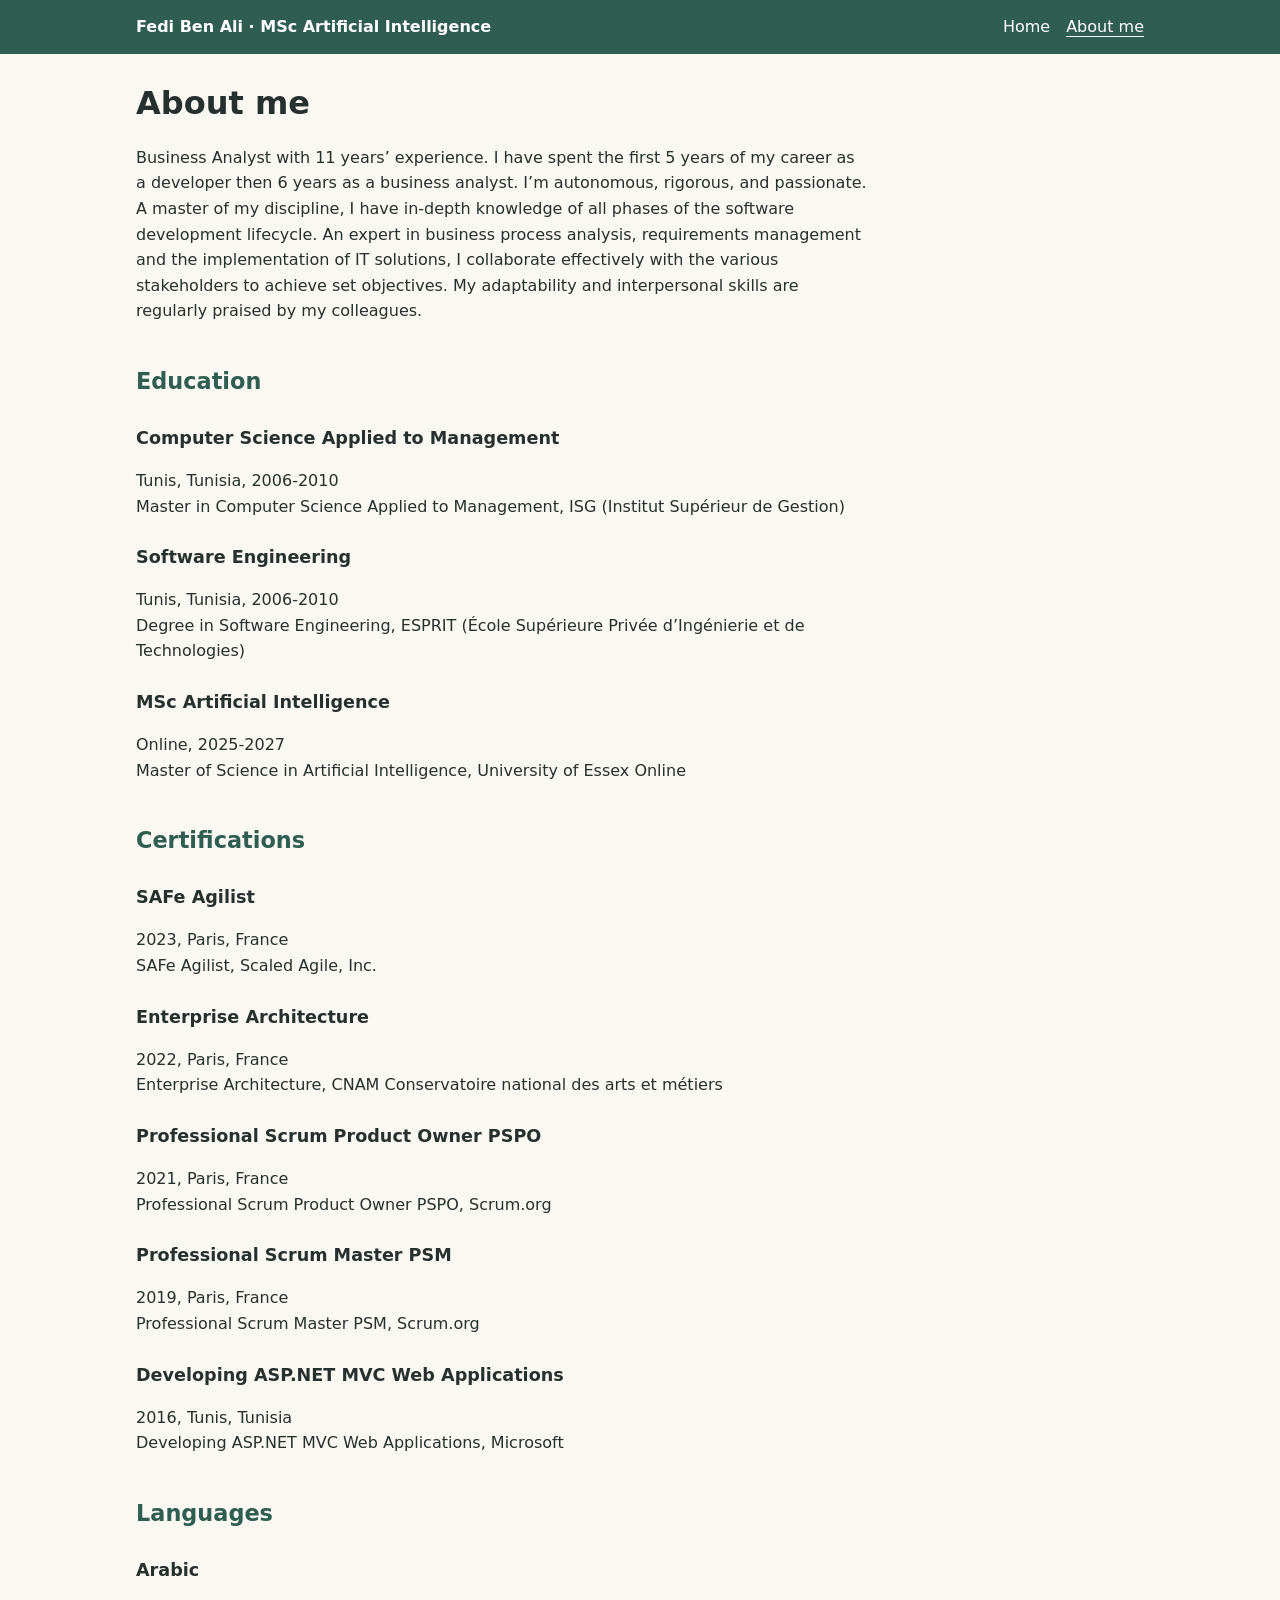
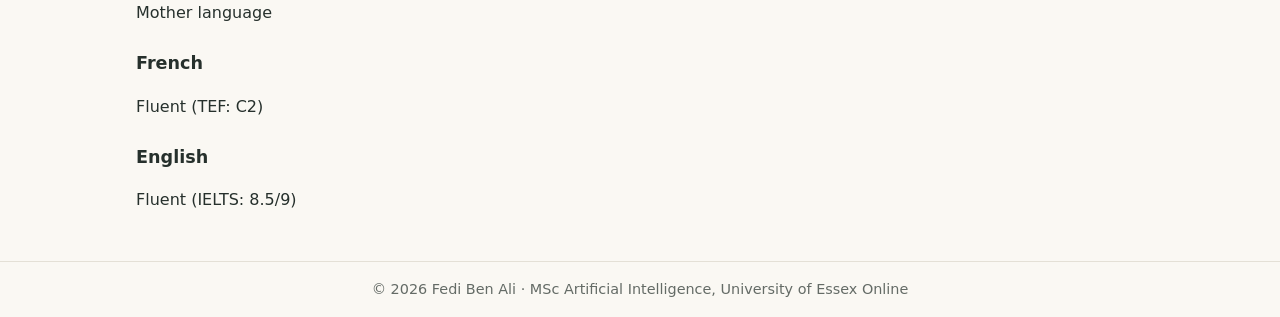
==== commit 61b9db22: "Fix Education and add the essex ongoing Masters" ====
--- a/about-me.html
+++ b/about-me.html
@@ -18,8 +18,10 @@
   <h2>Education</h2>
   <h3>Computer Science Applied to Management</h3>
   <p>Tunis, Tunisia, 2006-2010<br>Master in Computer Science Applied to Management, ISG (Institut Sup&eacute;rieur de Gestion)</p>
-  <h3>Computer science applied to management</h3>
+  <h3>Software Engineering</h3>
   <p>Tunis, Tunisia, 2006-2010<br>Degree in Software Engineering, ESPRIT (&Eacute;cole Sup&eacute;rieure Priv&eacute;e d&rsquo;Ing&eacute;nierie et de Technologies)</p>
+  <h3>MSc Artificial Intelligence</h3>
+  <p>Online, 2025-2027<br>Master of Science in Artificial Intelligence, University of Essex Online</p>
   <h2>Certifications</h2>
   <h3>SAFe Agilist</h3>
   <p>2023, Paris, France<br>SAFe Agilist, Scaled Agile, Inc.</p>
